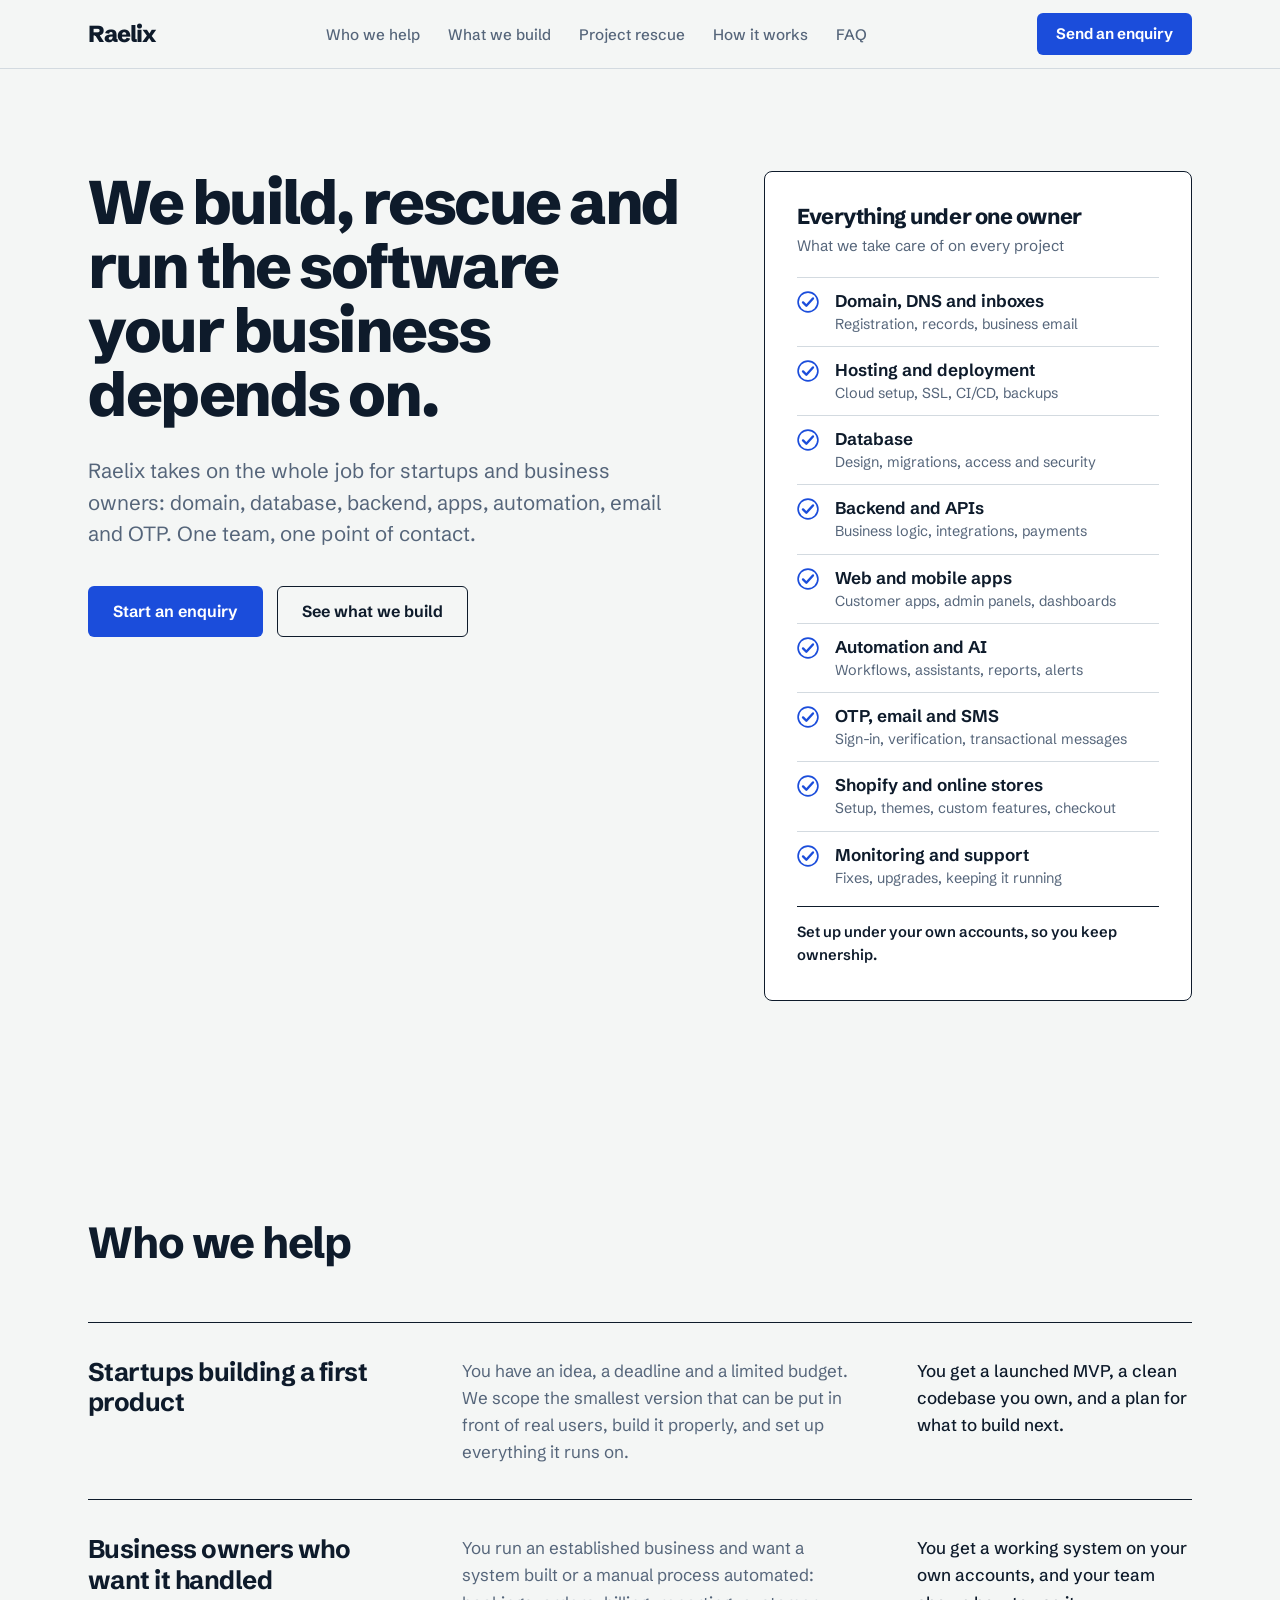
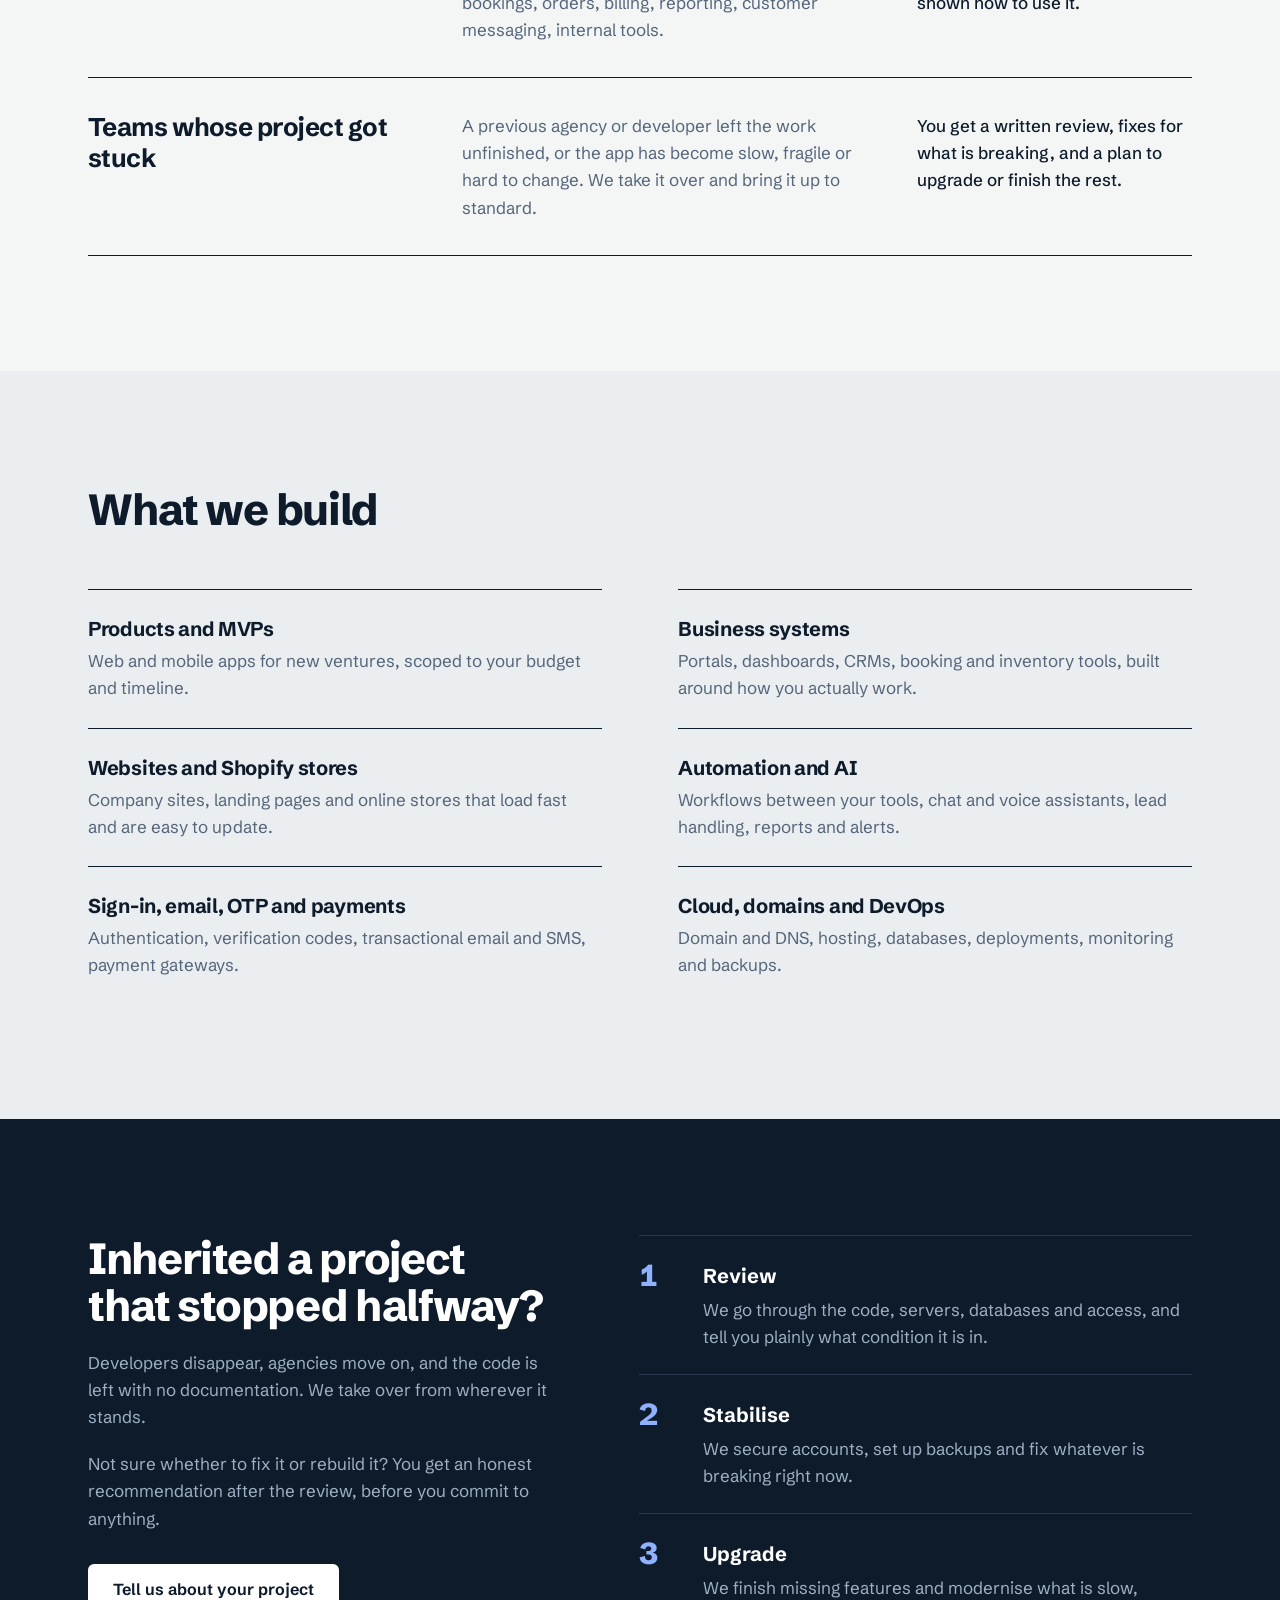
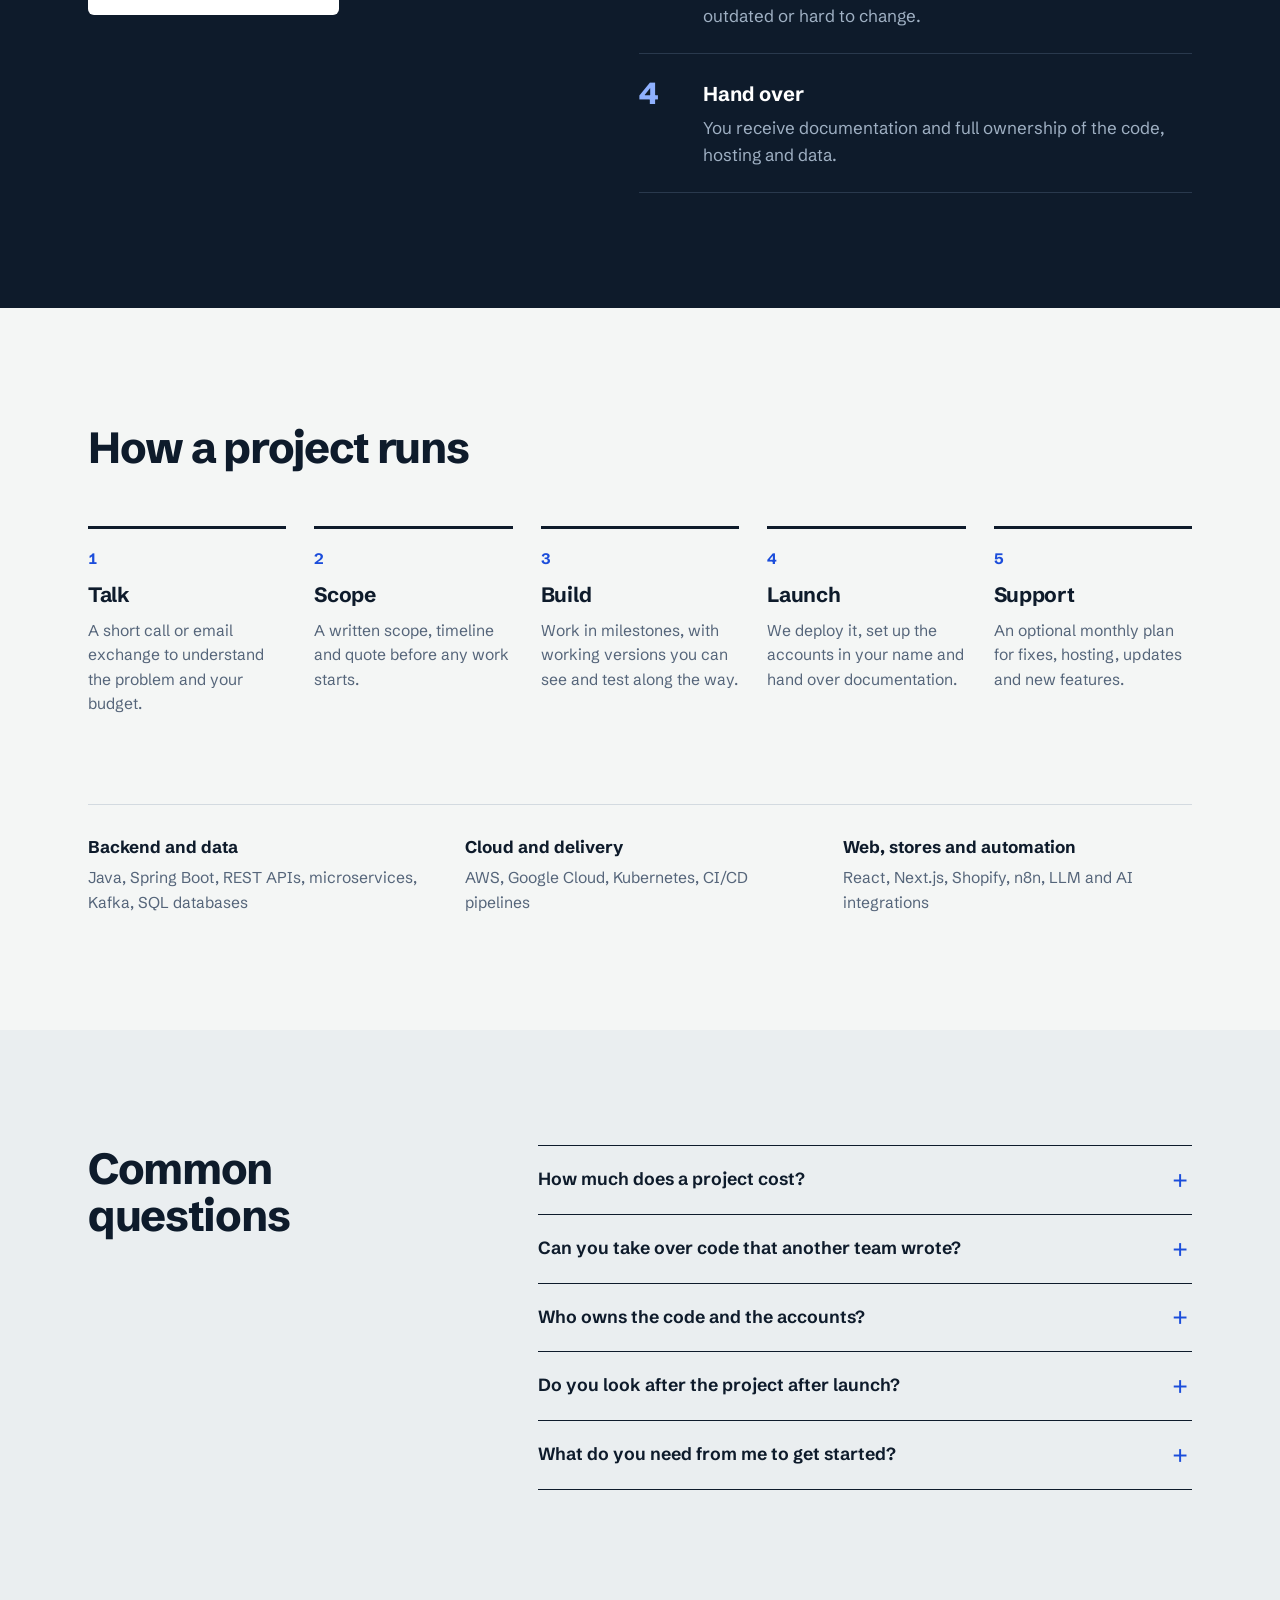
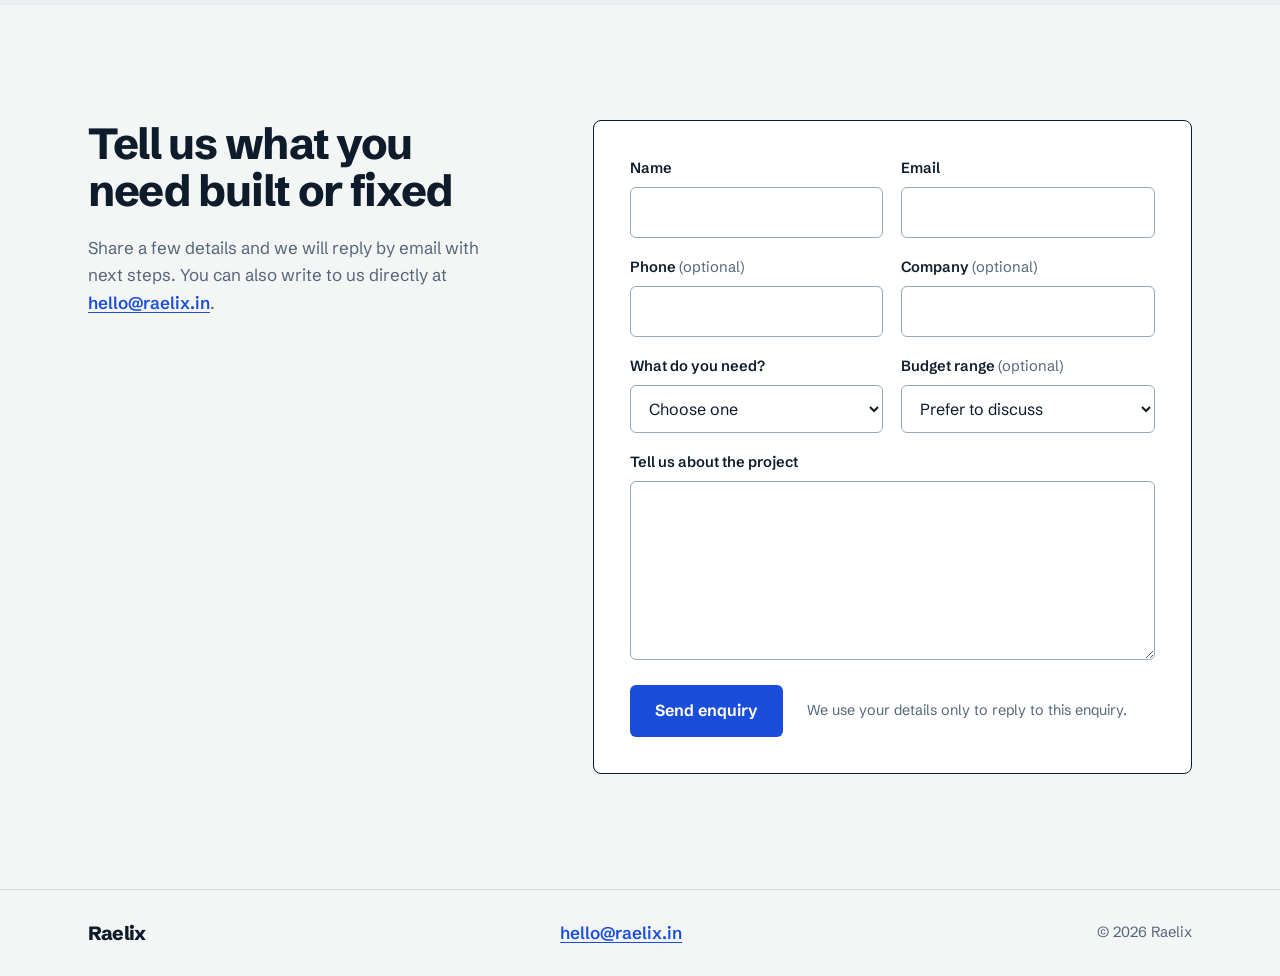
==== index.html @ ade82498 "Add landing page" ====
<!DOCTYPE html>
<html lang="en">
<head>
<meta charset="utf-8">
<meta name="viewport" content="width=device-width, initial-scale=1">
<title>Raelix: software development, automation and project rescue</title>
<meta name="description" content="Raelix builds MVPs, business systems, websites and automations, and takes over stalled or outdated projects. Domain, database, backend, apps and support from one team.">
<link rel="canonical" href="https://raelix.in/">
<meta name="theme-color" content="#0E1B2B">
<meta property="og:type" content="website">
<meta property="og:site_name" content="Raelix">
<meta property="og:title" content="Raelix: software built, rescued and run by one team">
<meta property="og:description" content="MVPs, business systems, websites and automation, plus takeover of stalled projects. Everything from domain and database to apps and support.">
<meta property="og:url" content="https://raelix.in/">
<meta name="twitter:card" content="summary">
<link rel="icon" href="/favicon.svg" type="image/svg+xml">
<link rel="preconnect" href="https://fonts.googleapis.com">
<link rel="preconnect" href="https://fonts.gstatic.com" crossorigin>
<link href="https://fonts.googleapis.com/css2?family=Schibsted+Grotesk:wght@400;500;600;700;800&display=swap" rel="stylesheet">
<link rel="stylesheet" href="/styles.css">
<script type="application/ld+json">
{
  "@context": "https://schema.org",
  "@type": "Organization",
  "name": "Raelix",
  "url": "https://raelix.in/",
  "email": "hello@raelix.in",
  "description": "Software development, automation and project rescue for startups and business owners."
}
</script>
</head>
<body id="top">
<a class="skip-link" href="#main">Skip to content</a>

<header class="site-header">
  <div class="wrap bar">
    <a class="wordmark" href="#top" aria-label="Raelix home">Raelix</a>
    <nav class="nav" aria-label="Main">
      <ul>
        <li><a href="#who">Who we help</a></li>
        <li><a href="#build">What we build</a></li>
        <li><a href="#takeover">Project rescue</a></li>
        <li><a href="#process">How it works</a></li>
        <li><a href="#faq">FAQ</a></li>
      </ul>
    </nav>
    <a class="btn btn-primary btn-small" href="#contact">Send an enquiry</a>
  </div>
</header>

<main id="main">

  <section class="hero" aria-labelledby="hero-title">
    <div class="wrap hero-grid">
      <div class="hero-copy">
        <h1 id="hero-title">We build, rescue and run the software your business depends on.</h1>
        <p class="lead">Raelix takes on the whole job for startups and business owners: domain, database, backend, apps, automation, email and OTP. One team, one point of contact.</p>
        <div class="actions">
          <a class="btn btn-primary" href="#contact">Start an enquiry</a>
          <a class="btn btn-quiet" href="#build">See what we build</a>
        </div>
      </div>

      <aside class="ledger" aria-labelledby="ledger-title">
        <h2 id="ledger-title">Everything under one owner</h2>
        <p class="ledger-sub">What we take care of on every project</p>
        <ul class="ledger-list">
          <li style="--i:0"><svg class="tick" viewBox="0 0 20 20" aria-hidden="true"><circle cx="10" cy="10" r="9"/><path d="M5.5 10.4l3 3 6-6.6"/></svg><div><strong>Domain, DNS and inboxes</strong><span>Registration, records, business email</span></div></li>
          <li style="--i:1"><svg class="tick" viewBox="0 0 20 20" aria-hidden="true"><circle cx="10" cy="10" r="9"/><path d="M5.5 10.4l3 3 6-6.6"/></svg><div><strong>Hosting and deployment</strong><span>Cloud setup, SSL, CI/CD, backups</span></div></li>
          <li style="--i:2"><svg class="tick" viewBox="0 0 20 20" aria-hidden="true"><circle cx="10" cy="10" r="9"/><path d="M5.5 10.4l3 3 6-6.6"/></svg><div><strong>Database</strong><span>Design, migrations, access and security</span></div></li>
          <li style="--i:3"><svg class="tick" viewBox="0 0 20 20" aria-hidden="true"><circle cx="10" cy="10" r="9"/><path d="M5.5 10.4l3 3 6-6.6"/></svg><div><strong>Backend and APIs</strong><span>Business logic, integrations, payments</span></div></li>
          <li style="--i:4"><svg class="tick" viewBox="0 0 20 20" aria-hidden="true"><circle cx="10" cy="10" r="9"/><path d="M5.5 10.4l3 3 6-6.6"/></svg><div><strong>Web and mobile apps</strong><span>Customer apps, admin panels, dashboards</span></div></li>
          <li style="--i:5"><svg class="tick" viewBox="0 0 20 20" aria-hidden="true"><circle cx="10" cy="10" r="9"/><path d="M5.5 10.4l3 3 6-6.6"/></svg><div><strong>Automation and AI</strong><span>Workflows, assistants, reports, alerts</span></div></li>
          <li style="--i:6"><svg class="tick" viewBox="0 0 20 20" aria-hidden="true"><circle cx="10" cy="10" r="9"/><path d="M5.5 10.4l3 3 6-6.6"/></svg><div><strong>OTP, email and SMS</strong><span>Sign-in, verification, transactional messages</span></div></li>
          <li style="--i:7"><svg class="tick" viewBox="0 0 20 20" aria-hidden="true"><circle cx="10" cy="10" r="9"/><path d="M5.5 10.4l3 3 6-6.6"/></svg><div><strong>Shopify and online stores</strong><span>Setup, themes, custom features, checkout</span></div></li>
          <li style="--i:8"><svg class="tick" viewBox="0 0 20 20" aria-hidden="true"><circle cx="10" cy="10" r="9"/><path d="M5.5 10.4l3 3 6-6.6"/></svg><div><strong>Monitoring and support</strong><span>Fixes, upgrades, keeping it running</span></div></li>
        </ul>
        <p class="ledger-foot">Set up under your own accounts, so you keep ownership.</p>
      </aside>
    </div>
  </section>

  <section class="section" id="who" aria-labelledby="who-title">
    <div class="wrap">
      <h2 class="section-title" id="who-title">Who we help</h2>
      <div class="audience">
        <article class="audience-row">
          <h3>Startups building a first product</h3>
          <p>You have an idea, a deadline and a limited budget. We scope the smallest version that can be put in front of real users, build it properly, and set up everything it runs on.</p>
          <p class="gets">You get a launched MVP, a clean codebase you own, and a plan for what to build next.</p>
        </article>
        <article class="audience-row">
          <h3>Business owners who want it handled</h3>
          <p>You run an established business and want a system built or a manual process automated: bookings, orders, billing, reporting, customer messaging, internal tools.</p>
          <p class="gets">You get a working system on your own accounts, and your team shown how to use it.</p>
        </article>
        <article class="audience-row">
          <h3>Teams whose project got stuck</h3>
          <p>A previous agency or developer left the work unfinished, or the app has become slow, fragile or hard to change. We take it over and bring it up to standard.</p>
          <p class="gets">You get a written review, fixes for what is breaking, and a plan to upgrade or finish the rest.</p>
        </article>
      </div>
    </div>
  </section>

  <section class="section section-tint" id="build" aria-labelledby="build-title">
    <div class="wrap">
      <h2 class="section-title" id="build-title">What we build</h2>
      <dl class="service-list">
        <div class="service">
          <dt>Products and MVPs</dt>
          <dd>Web and mobile apps for new ventures, scoped to your budget and timeline.</dd>
        </div>
        <div class="service">
          <dt>Business systems</dt>
          <dd>Portals, dashboards, CRMs, booking and inventory tools, built around how you actually work.</dd>
        </div>
        <div class="service">
          <dt>Websites and Shopify stores</dt>
          <dd>Company sites, landing pages and online stores that load fast and are easy to update.</dd>
        </div>
        <div class="service">
          <dt>Automation and AI</dt>
          <dd>Workflows between your tools, chat and voice assistants, lead handling, reports and alerts.</dd>
        </div>
        <div class="service">
          <dt>Sign-in, email, OTP and payments</dt>
          <dd>Authentication, verification codes, transactional email and SMS, payment gateways.</dd>
        </div>
        <div class="service">
          <dt>Cloud, domains and DevOps</dt>
          <dd>Domain and DNS, hosting, databases, deployments, monitoring and backups.</dd>
        </div>
      </dl>
    </div>
  </section>

  <section class="rescue" id="takeover" aria-labelledby="takeover-title">
    <div class="wrap rescue-grid">
      <div class="rescue-intro">
        <h2 id="takeover-title">Inherited a project that stopped halfway?</h2>
        <p>Developers disappear, agencies move on, and the code is left with no documentation. We take over from wherever it stands.</p>
        <p>Not sure whether to fix it or rebuild it? You get an honest recommendation after the review, before you commit to anything.</p>
        <a class="btn btn-light" href="#contact">Tell us about your project</a>
      </div>
      <ol class="rescue-steps">
        <li>
          <span class="step-num">1</span>
          <div><h3>Review</h3><p>We go through the code, servers, databases and access, and tell you plainly what condition it is in.</p></div>
        </li>
        <li>
          <span class="step-num">2</span>
          <div><h3>Stabilise</h3><p>We secure accounts, set up backups and fix whatever is breaking right now.</p></div>
        </li>
        <li>
          <span class="step-num">3</span>
          <div><h3>Upgrade</h3><p>We finish missing features and modernise what is slow, outdated or hard to change.</p></div>
        </li>
        <li>
          <span class="step-num">4</span>
          <div><h3>Hand over</h3><p>You receive documentation and full ownership of the code, hosting and data.</p></div>
        </li>
      </ol>
    </div>
  </section>

  <section class="section" id="process" aria-labelledby="process-title">
    <div class="wrap">
      <h2 class="section-title" id="process-title">How a project runs</h2>
      <ol class="steps">
        <li><span class="step-count">1</span><h3>Talk</h3><p>A short call or email exchange to understand the problem and your budget.</p></li>
        <li><span class="step-count">2</span><h3>Scope</h3><p>A written scope, timeline and quote before any work starts.</p></li>
        <li><span class="step-count">3</span><h3>Build</h3><p>Work in milestones, with working versions you can see and test along the way.</p></li>
        <li><span class="step-count">4</span><h3>Launch</h3><p>We deploy it, set up the accounts in your name and hand over documentation.</p></li>
        <li><span class="step-count">5</span><h3>Support</h3><p>An optional monthly plan for fixes, hosting, updates and new features.</p></li>
      </ol>

      <dl class="stack">
        <div><dt>Backend and data</dt><dd>Java, Spring Boot, REST APIs, microservices, Kafka, SQL databases</dd></div>
        <div><dt>Cloud and delivery</dt><dd>AWS, Google Cloud, Kubernetes, CI/CD pipelines</dd></div>
        <div><dt>Web, stores and automation</dt><dd>React, Next.js, Shopify, n8n, LLM and AI integrations</dd></div>
      </dl>
    </div>
  </section>

  <section class="section section-tint" id="faq" aria-labelledby="faq-title">
    <div class="wrap faq-grid">
      <h2 class="section-title" id="faq-title">Common questions</h2>
      <div class="faq">
        <details>
          <summary>How much does a project cost?</summary>
          <p>It depends on scope. After a short conversation we send a written scope and quote. If you have a fixed budget, tell us up front and we will scope the work to fit it.</p>
        </details>
        <details>
          <summary>Can you take over code that another team wrote?</summary>
          <p>Yes. We start by reviewing the code, hosting and access, then tell you honestly whether to fix it, upgrade it or rebuild it.</p>
        </details>
        <details>
          <summary>Who owns the code and the accounts?</summary>
          <p>You do. Domains, hosting, databases and code repositories are set up under your own accounts.</p>
        </details>
        <details>
          <summary>Do you look after the project after launch?</summary>
          <p>Yes. We offer monthly support for fixes, hosting, updates and new features, and you can end it whenever you like.</p>
        </details>
        <details>
          <summary>What do you need from me to get started?</summary>
          <p>A short description of what you want built or fixed. If you already have code, hosting or other accounts, mention them. A budget range helps us suggest the right approach.</p>
        </details>
      </div>
    </div>
  </section>

  <section class="section contact" id="contact" aria-labelledby="contact-title">
    <div class="wrap contact-grid">
      <div class="contact-intro">
        <h2 class="section-title" id="contact-title">Tell us what you need built or fixed</h2>
        <p>Share a few details and we will reply by email with next steps. You can also write to us directly at <a class="text-link" href="mailto:hello@raelix.in">hello@raelix.in</a>.</p>
      </div>

      <form class="form" id="enquiry-form" novalidate>
        <div class="field-row">
          <div class="field">
            <label for="f-name">Name</label>
            <input id="f-name" name="name" type="text" autocomplete="name" required maxlength="120">
          </div>
          <div class="field">
            <label for="f-email">Email</label>
            <input id="f-email" name="email" type="email" autocomplete="email" required maxlength="160">
          </div>
        </div>
        <div class="field-row">
          <div class="field">
            <label for="f-phone">Phone <span class="optional">(optional)</span></label>
            <input id="f-phone" name="phone" type="tel" autocomplete="tel" maxlength="40">
          </div>
          <div class="field">
            <label for="f-company">Company <span class="optional">(optional)</span></label>
            <input id="f-company" name="company" type="text" autocomplete="organization" maxlength="160">
          </div>
        </div>
        <div class="field-row">
          <div class="field">
            <label for="f-need">What do you need?</label>
            <select id="f-need" name="need" required>
              <option value="" selected disabled>Choose one</option>
              <option>A new product or MVP</option>
              <option>A business system or app</option>
              <option>Automation or AI</option>
              <option>A website or Shopify store</option>
              <option>Take over or upgrade an existing project</option>
              <option>Not sure yet</option>
            </select>
          </div>
          <div class="field">
            <label for="f-budget">Budget range <span class="optional">(optional)</span></label>
            <select id="f-budget" name="budget">
              <option value="" selected>Prefer to discuss</option>
              <option>Under ₹50,000</option>
              <option>₹50,000 to ₹2,00,000</option>
              <option>₹2,00,000 to ₹5,00,000</option>
              <option>Above ₹5,00,000</option>
            </select>
          </div>
        </div>
        <div class="field">
          <label for="f-message">Tell us about the project</label>
          <textarea id="f-message" name="message" rows="6" required maxlength="4000"></textarea>
        </div>

        <div class="trap" aria-hidden="true">
          <label for="f-trap">Leave this field empty</label>
          <input id="f-trap" name="_honey" type="text" tabindex="-1" autocomplete="off">
        </div>

        <div class="form-foot">
          <button class="btn btn-primary" type="submit" id="submit-btn">Send enquiry</button>
          <p class="privacy">We use your details only to reply to this enquiry.</p>
        </div>
        <p class="form-status" id="form-status" role="status" aria-live="polite"></p>
      </form>
    </div>
  </section>

</main>

<footer class="site-footer">
  <div class="wrap foot">
    <span class="wordmark wordmark-small">Raelix</span>
    <a class="text-link" href="mailto:hello@raelix.in">hello@raelix.in</a>
    <span class="copy">© 2026 Raelix</span>
  </div>
</footer>

<script src="/main.js" defer></script>
</body>
</html>
---- styles.css ----
:root {
  --paper: #F4F6F5;
  --white: #FFFFFF;
  --ink: #0E1B2B;
  --slate: #55657A;
  --rule: #D3DAE0;
  --field-border: #9AA8B6;
  --cobalt: #1B4DDB;
  --cobalt-deep: #143BA8;
  --tint: #EAEEF0;
  --navy: #0E1B2B;
  --on-navy: #E8EDF3;
  --on-navy-muted: #9FB0C3;
  --on-navy-rule: #29394D;
  --sky: #8FB1FF;
  --font: "Schibsted Grotesk", system-ui, -apple-system, "Segoe UI", Roboto, sans-serif;
  --gutter: clamp(20px, 4vw, 48px);
}

*, *::before, *::after { box-sizing: border-box; }

html { scroll-behavior: smooth; -webkit-text-size-adjust: 100%; }

body {
  margin: 0;
  background: var(--paper);
  color: var(--ink);
  font-family: var(--font);
  font-size: 1.0625rem;
  line-height: 1.6;
  -webkit-font-smoothing: antialiased;
}

h1, h2, h3, p, ul, ol, dl, dd { margin: 0; }
ul, ol { padding: 0; list-style: none; }

a { color: inherit; }

section[id] { scroll-margin-top: 76px; }

.wrap {
  width: 100%;
  max-width: 1200px;
  margin-inline: auto;
  padding-inline: var(--gutter);
}

.skip-link {
  position: absolute;
  left: 16px;
  top: -60px;
  background: var(--ink);
  color: var(--white);
  padding: 10px 16px;
  border-radius: 6px;
  z-index: 100;
}
.skip-link:focus { top: 12px; }

:focus-visible {
  outline: 2px solid var(--cobalt);
  outline-offset: 3px;
}

/* Header */
.site-header {
  position: sticky;
  top: 0;
  z-index: 50;
  background: rgba(244, 246, 245, 0.94);
  backdrop-filter: blur(8px);
  border-bottom: 1px solid var(--rule);
}
.bar {
  display: flex;
  align-items: center;
  justify-content: space-between;
  gap: 24px;
  min-height: 68px;
}
.wordmark {
  font-weight: 800;
  font-size: 1.45rem;
  letter-spacing: -0.04em;
  text-decoration: none;
}
.wordmark-small { font-size: 1.2rem; }
.nav ul { display: flex; gap: 28px; }
.nav a {
  text-decoration: none;
  font-size: 0.95rem;
  font-weight: 500;
  color: var(--slate);
}
.nav a:hover { color: var(--ink); }

/* Buttons */
.btn {
  display: inline-block;
  font: inherit;
  font-weight: 650;
  font-size: 1rem;
  line-height: 1.2;
  padding: 15px 24px;
  border-radius: 6px;
  border: 1.5px solid transparent;
  text-decoration: none;
  cursor: pointer;
  transition: background-color 0.15s ease, color 0.15s ease, border-color 0.15s ease;
}
.btn-small { padding: 11px 18px; font-size: 0.95rem; }
.btn-primary { background: var(--cobalt); color: var(--white); }
.btn-primary:hover { background: var(--cobalt-deep); }
.btn-primary:disabled { background: var(--slate); cursor: wait; }
.btn-quiet { border-color: var(--ink); color: var(--ink); background: transparent; }
.btn-quiet:hover { background: var(--ink); color: var(--white); }
.btn-light { background: var(--white); color: var(--ink); }
.btn-light:hover { background: var(--sky); }

.text-link {
  color: var(--cobalt);
  font-weight: 600;
  text-underline-offset: 3px;
}
.text-link:hover { color: var(--cobalt-deep); }

/* Hero */
.hero { padding-block: clamp(48px, 8vw, 104px) clamp(56px, 8vw, 104px); }
.hero-grid {
  display: grid;
  grid-template-columns: minmax(0, 7fr) minmax(0, 5fr);
  gap: clamp(40px, 6vw, 88px);
  align-items: start;
}
.hero h1 {
  font-size: clamp(2.4rem, 4.8vw, 4.1rem);
  font-weight: 800;
  line-height: 1.04;
  letter-spacing: -0.04em;
  max-width: 14em;
}
.lead {
  margin-top: 28px;
  max-width: 34em;
  font-size: clamp(1.1rem, 1.6vw, 1.3rem);
  line-height: 1.55;
  color: var(--slate);
}
.actions { margin-top: 36px; display: flex; flex-wrap: wrap; gap: 14px; }

/* Ledger */
.ledger {
  background: var(--white);
  border: 1.5px solid var(--ink);
  border-radius: 8px;
  padding: clamp(22px, 3vw, 32px);
}
.ledger h2 {
  font-size: 1.35rem;
  font-weight: 750;
  letter-spacing: -0.02em;
  line-height: 1.2;
}
.ledger-sub { margin-top: 4px; color: var(--slate); font-size: 0.95rem; }
.ledger-list { margin-top: 18px; }
.ledger-list li {
  display: grid;
  grid-template-columns: 24px 1fr;
  gap: 14px;
  align-items: start;
  padding-block: 12px;
  border-top: 1px solid var(--rule);
}
.ledger-list strong { display: block; font-weight: 650; line-height: 1.3; }
.ledger-list span { display: block; color: var(--slate); font-size: 0.9rem; line-height: 1.4; margin-top: 2px; }
.ledger-foot {
  margin-top: 6px;
  padding-top: 14px;
  border-top: 1.5px solid var(--ink);
  font-size: 0.92rem;
  font-weight: 600;
}

.tick { width: 22px; height: 22px; margin-top: 1px; fill: none; stroke: var(--cobalt); stroke-width: 1.6; }
.tick circle { stroke: var(--rule); stroke-width: 1.5; }
.tick path {
  stroke-width: 2.2;
  stroke-linecap: round;
  stroke-linejoin: round;
  stroke-dasharray: 18;
  stroke-dashoffset: 0;
}

@media (prefers-reduced-motion: no-preference) {
  .tick path {
    stroke-dashoffset: 18;
    animation: draw 0.4s ease-out forwards;
    animation-delay: calc(0.5s + var(--i) * 0.11s);
  }
  .tick circle {
    animation: ring 0.4s ease-out forwards;
    animation-delay: calc(0.5s + var(--i) * 0.11s);
  }
}
@keyframes draw { to { stroke-dashoffset: 0; } }
@keyframes ring { from { stroke: var(--rule); } to { stroke: var(--cobalt); } }

/* Sections */
.section { padding-block: clamp(64px, 9vw, 120px); }
.section-tint { background: var(--tint); }
.section-title {
  font-size: clamp(1.9rem, 3.4vw, 2.9rem);
  font-weight: 750;
  line-height: 1.08;
  letter-spacing: -0.03em;
  max-width: 16em;
}

/* Audience */
.audience { margin-top: clamp(32px, 5vw, 56px); border-bottom: 1px solid var(--ink); }
.audience-row {
  display: grid;
  grid-template-columns: minmax(0, 4fr) minmax(0, 5fr) minmax(0, 3.4fr);
  gap: clamp(20px, 4vw, 56px);
  padding-block: 34px;
  border-top: 1px solid var(--ink);
}
.audience-row h3 {
  font-size: clamp(1.3rem, 2vw, 1.6rem);
  font-weight: 700;
  line-height: 1.2;
  letter-spacing: -0.02em;
}
.audience-row p { color: var(--slate); max-width: 34em; }
.audience-row .gets { color: var(--ink); font-weight: 500; }

/* Services */
.service-list {
  margin-top: clamp(32px, 5vw, 56px);
  display: grid;
  grid-template-columns: repeat(2, minmax(0, 1fr));
  column-gap: clamp(32px, 6vw, 88px);
}
.service { padding-block: 26px; border-top: 1px solid var(--ink); }
.service dt {
  font-size: 1.25rem;
  font-weight: 700;
  letter-spacing: -0.015em;
  line-height: 1.25;
}
.service dd { margin-top: 6px; color: var(--slate); max-width: 30em; }

/* Rescue */
.rescue {
  background: var(--navy);
  color: var(--on-navy);
  padding-block: clamp(64px, 9vw, 120px);
}
.rescue-grid {
  display: grid;
  grid-template-columns: minmax(0, 5fr) minmax(0, 6fr);
  gap: clamp(40px, 7vw, 104px);
  align-items: start;
}
.rescue h2 {
  font-size: clamp(1.9rem, 3.4vw, 2.9rem);
  font-weight: 750;
  line-height: 1.08;
  letter-spacing: -0.03em;
  color: var(--white);
}
.rescue-intro p { margin-top: 20px; color: var(--on-navy-muted); max-width: 30em; }
.rescue-intro .btn { margin-top: 32px; }
.rescue-steps li {
  display: grid;
  grid-template-columns: 56px 1fr;
  gap: 8px;
  padding-block: 24px;
  border-top: 1px solid var(--on-navy-rule);
}
.rescue-steps li:last-child { border-bottom: 1px solid var(--on-navy-rule); }
.step-num {
  font-size: 1.9rem;
  font-weight: 800;
  line-height: 1;
  letter-spacing: -0.03em;
  color: var(--sky);
  font-variant-numeric: tabular-nums;
}
.rescue-steps h3 { font-size: 1.25rem; font-weight: 700; color: var(--white); }
.rescue-steps p { margin-top: 4px; color: var(--on-navy-muted); max-width: 30em; }

/* Process */
.steps {
  margin-top: clamp(32px, 5vw, 56px);
  display: grid;
  grid-template-columns: repeat(5, minmax(0, 1fr));
  gap: 28px;
}
.steps li { border-top: 3px solid var(--ink); padding-top: 18px; }
.step-count {
  display: block;
  font-size: 0.95rem;
  font-weight: 700;
  color: var(--cobalt);
  font-variant-numeric: tabular-nums;
}
.steps h3 { margin-top: 6px; font-size: 1.3rem; font-weight: 700; letter-spacing: -0.015em; }
.steps p { margin-top: 8px; color: var(--slate); font-size: 0.98rem; line-height: 1.55; }

.stack {
  margin-top: clamp(48px, 7vw, 88px);
  display: grid;
  grid-template-columns: repeat(3, minmax(0, 1fr));
  gap: 28px;
  padding-top: 28px;
  border-top: 1px solid var(--rule);
}
.stack dt { font-weight: 700; }
.stack dd { margin-top: 4px; color: var(--slate); font-size: 0.98rem; }

/* FAQ */
.faq-grid {
  display: grid;
  grid-template-columns: minmax(0, 4fr) minmax(0, 7fr);
  gap: clamp(32px, 6vw, 96px);
  align-items: start;
}
.faq details { border-top: 1px solid var(--ink); }
.faq details:last-child { border-bottom: 1px solid var(--ink); }
.faq summary {
  list-style: none;
  cursor: pointer;
  padding: 22px 40px 22px 0;
  font-weight: 650;
  font-size: 1.1rem;
  line-height: 1.35;
  position: relative;
}
.faq summary::-webkit-details-marker { display: none; }
.faq summary::after {
  content: "+";
  position: absolute;
  right: 4px;
  top: 50%;
  transform: translateY(-50%);
  font-size: 1.6rem;
  font-weight: 400;
  color: var(--cobalt);
}
.faq details[open] summary::after { content: "\2212"; }
.faq details p { padding: 0 40px 24px 0; color: var(--slate); max-width: 38em; }

/* Contact */
.contact-grid {
  display: grid;
  grid-template-columns: minmax(0, 5fr) minmax(0, 7fr);
  gap: clamp(32px, 6vw, 96px);
  align-items: start;
}
.contact-intro p { margin-top: 20px; color: var(--slate); max-width: 28em; }

.form {
  background: var(--white);
  border: 1.5px solid var(--ink);
  border-radius: 8px;
  padding: clamp(22px, 3.2vw, 36px);
}
.field-row { display: grid; grid-template-columns: 1fr 1fr; gap: 18px; }
.field { margin-bottom: 18px; }
.field label { display: block; font-weight: 600; font-size: 0.92rem; margin-bottom: 6px; }
.optional { font-weight: 400; color: var(--slate); }
.field input, .field select, .field textarea {
  width: 100%;
  font: inherit;
  font-size: 1rem;
  color: var(--ink);
  background: var(--white);
  border: 1.5px solid var(--field-border);
  border-radius: 6px;
  padding: 12px 14px;
}
.field textarea { resize: vertical; min-height: 140px; }
.field input:focus, .field select:focus, .field textarea:focus {
  outline: 2px solid var(--cobalt);
  outline-offset: 1px;
  border-color: var(--cobalt);
}
.field [aria-invalid="true"] { border-color: #B42318; }

.trap { position: absolute; left: -9999px; width: 1px; height: 1px; overflow: hidden; }

.form-foot { display: flex; flex-wrap: wrap; align-items: center; gap: 16px 24px; margin-top: 6px; }
.privacy { color: var(--slate); font-size: 0.9rem; }
.form-status { margin-top: 16px; font-weight: 500; }
.form-status:empty { display: none; }
.form-status.is-ok { color: #0B6B45; }
.form-status.is-error { color: #B42318; }
.form-status a { color: inherit; font-weight: 650; }

/* Footer */
.site-footer { border-top: 1px solid var(--rule); padding-block: 28px; }
.foot { display: flex; flex-wrap: wrap; align-items: center; justify-content: space-between; gap: 12px 32px; }
.copy { color: var(--slate); font-size: 0.92rem; }

/* Responsive */
@media (max-width: 1020px) {
  .nav { display: none; }
  .hero-grid, .rescue-grid, .faq-grid, .contact-grid { grid-template-columns: minmax(0, 1fr); }
  .steps { grid-template-columns: repeat(3, minmax(0, 1fr)); }
  .audience-row { grid-template-columns: minmax(0, 1fr); gap: 12px; padding-block: 28px; }
}
@media (max-width: 680px) {
  body { font-size: 1rem; }
  .service-list { grid-template-columns: minmax(0, 1fr); }
  .steps { grid-template-columns: minmax(0, 1fr); gap: 24px; }
  .stack { grid-template-columns: minmax(0, 1fr); }
  .field-row { grid-template-columns: minmax(0, 1fr); gap: 0; }
  .btn-small { padding: 10px 14px; }
  .bar { min-height: 60px; }
}
@media (prefers-reduced-motion: reduce) {
  html { scroll-behavior: auto; }
  .btn { transition: none; }
}
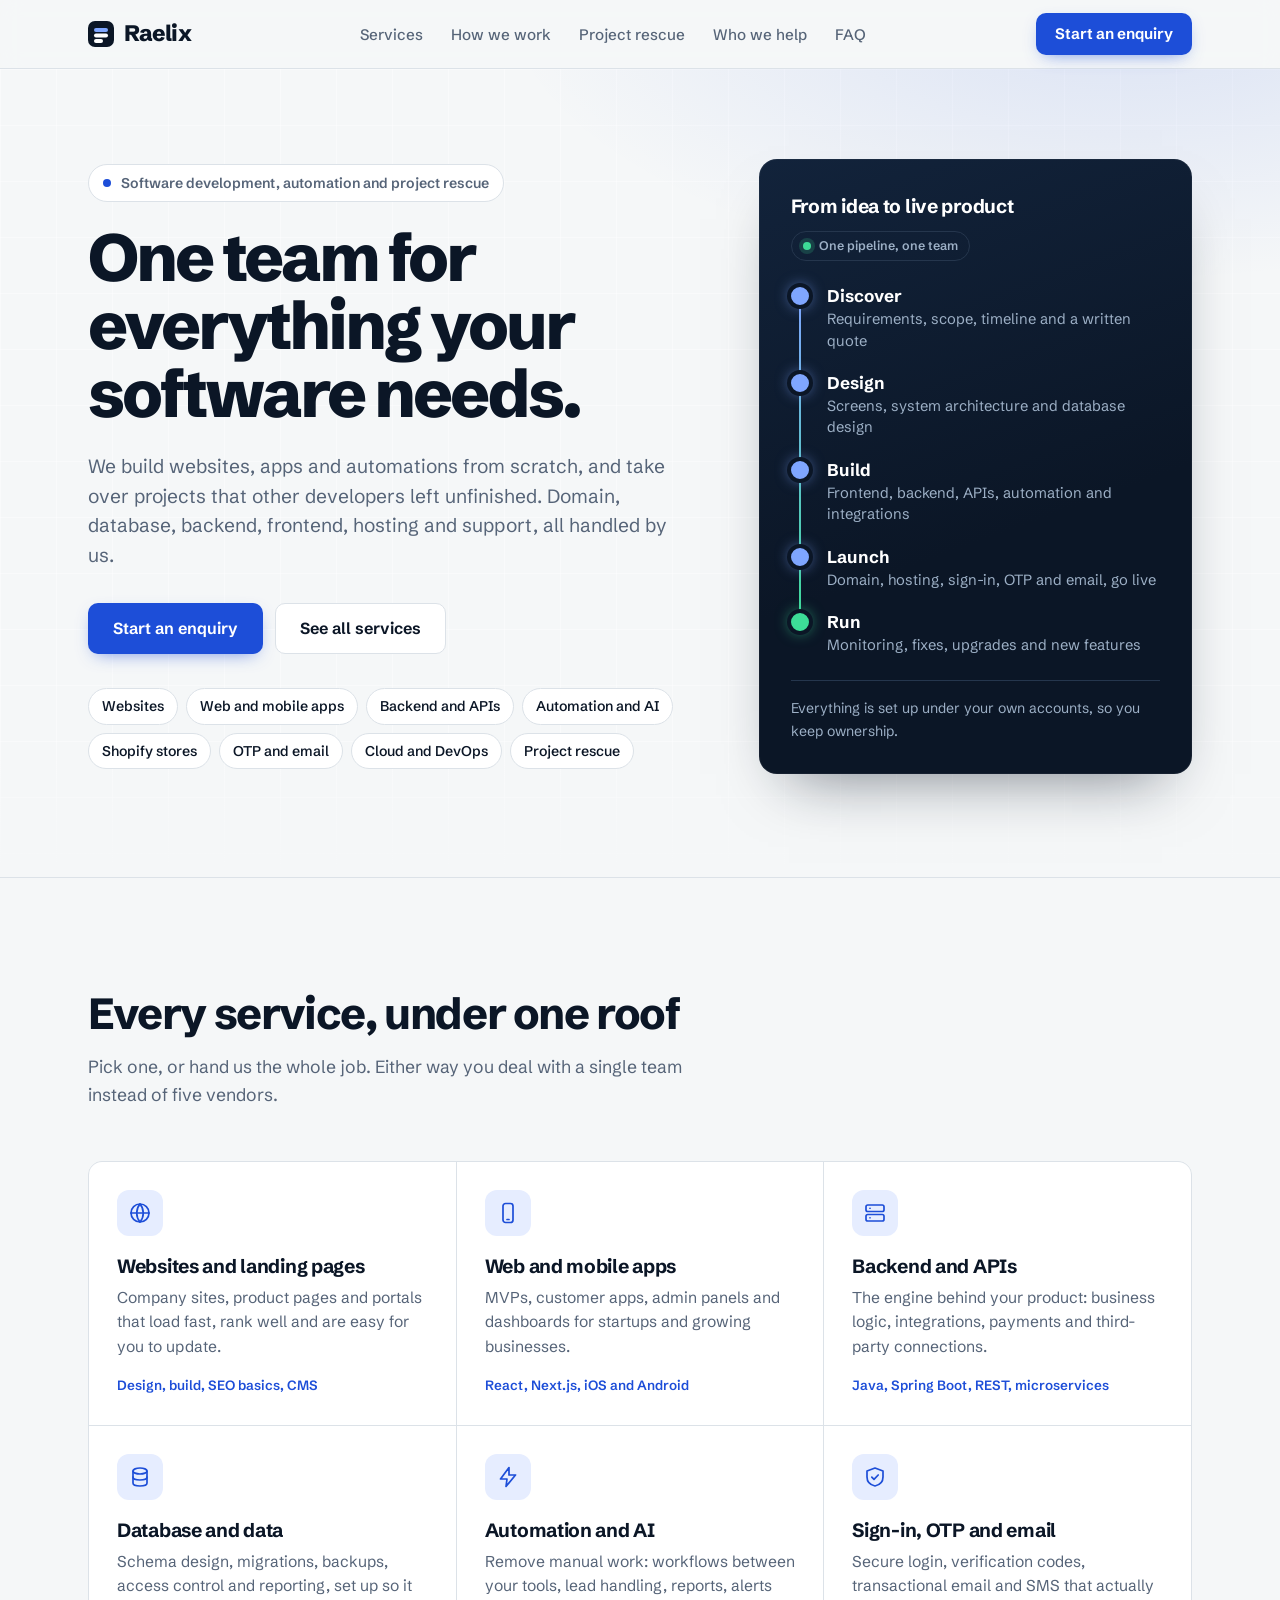
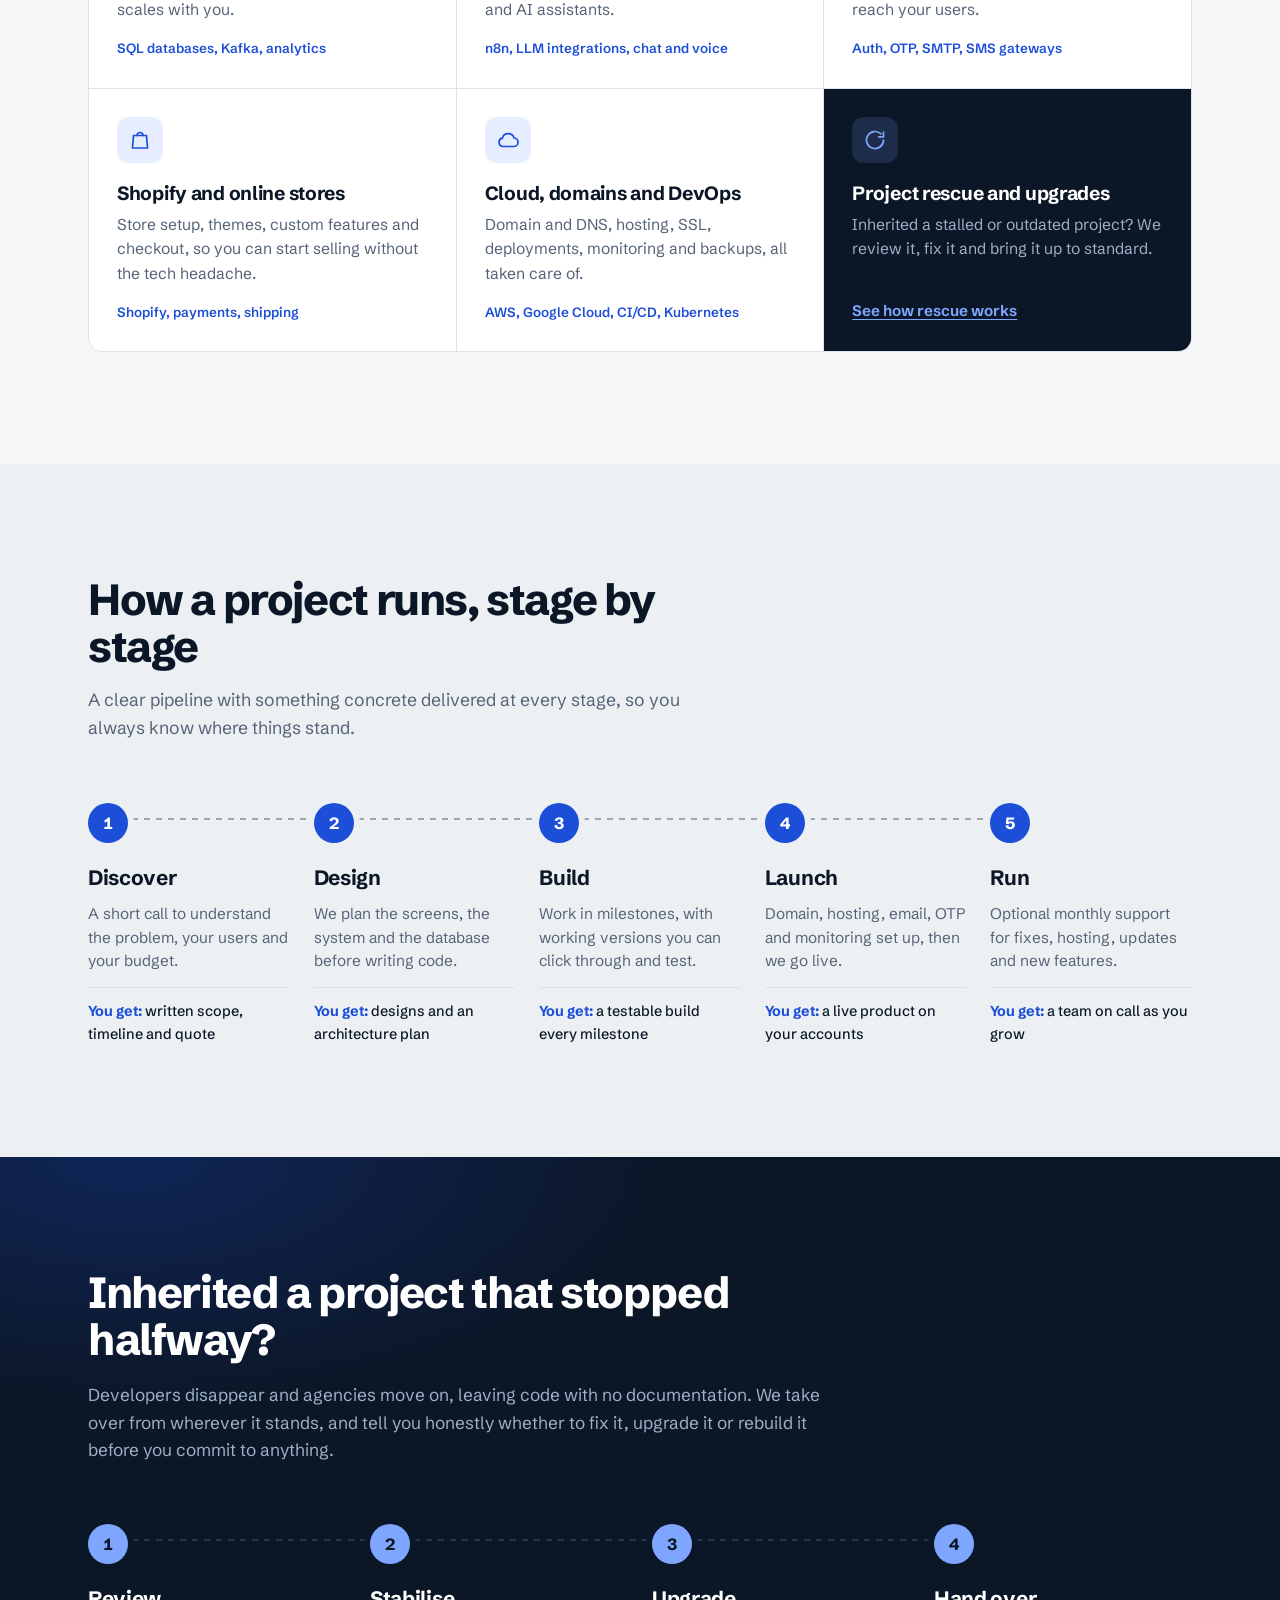
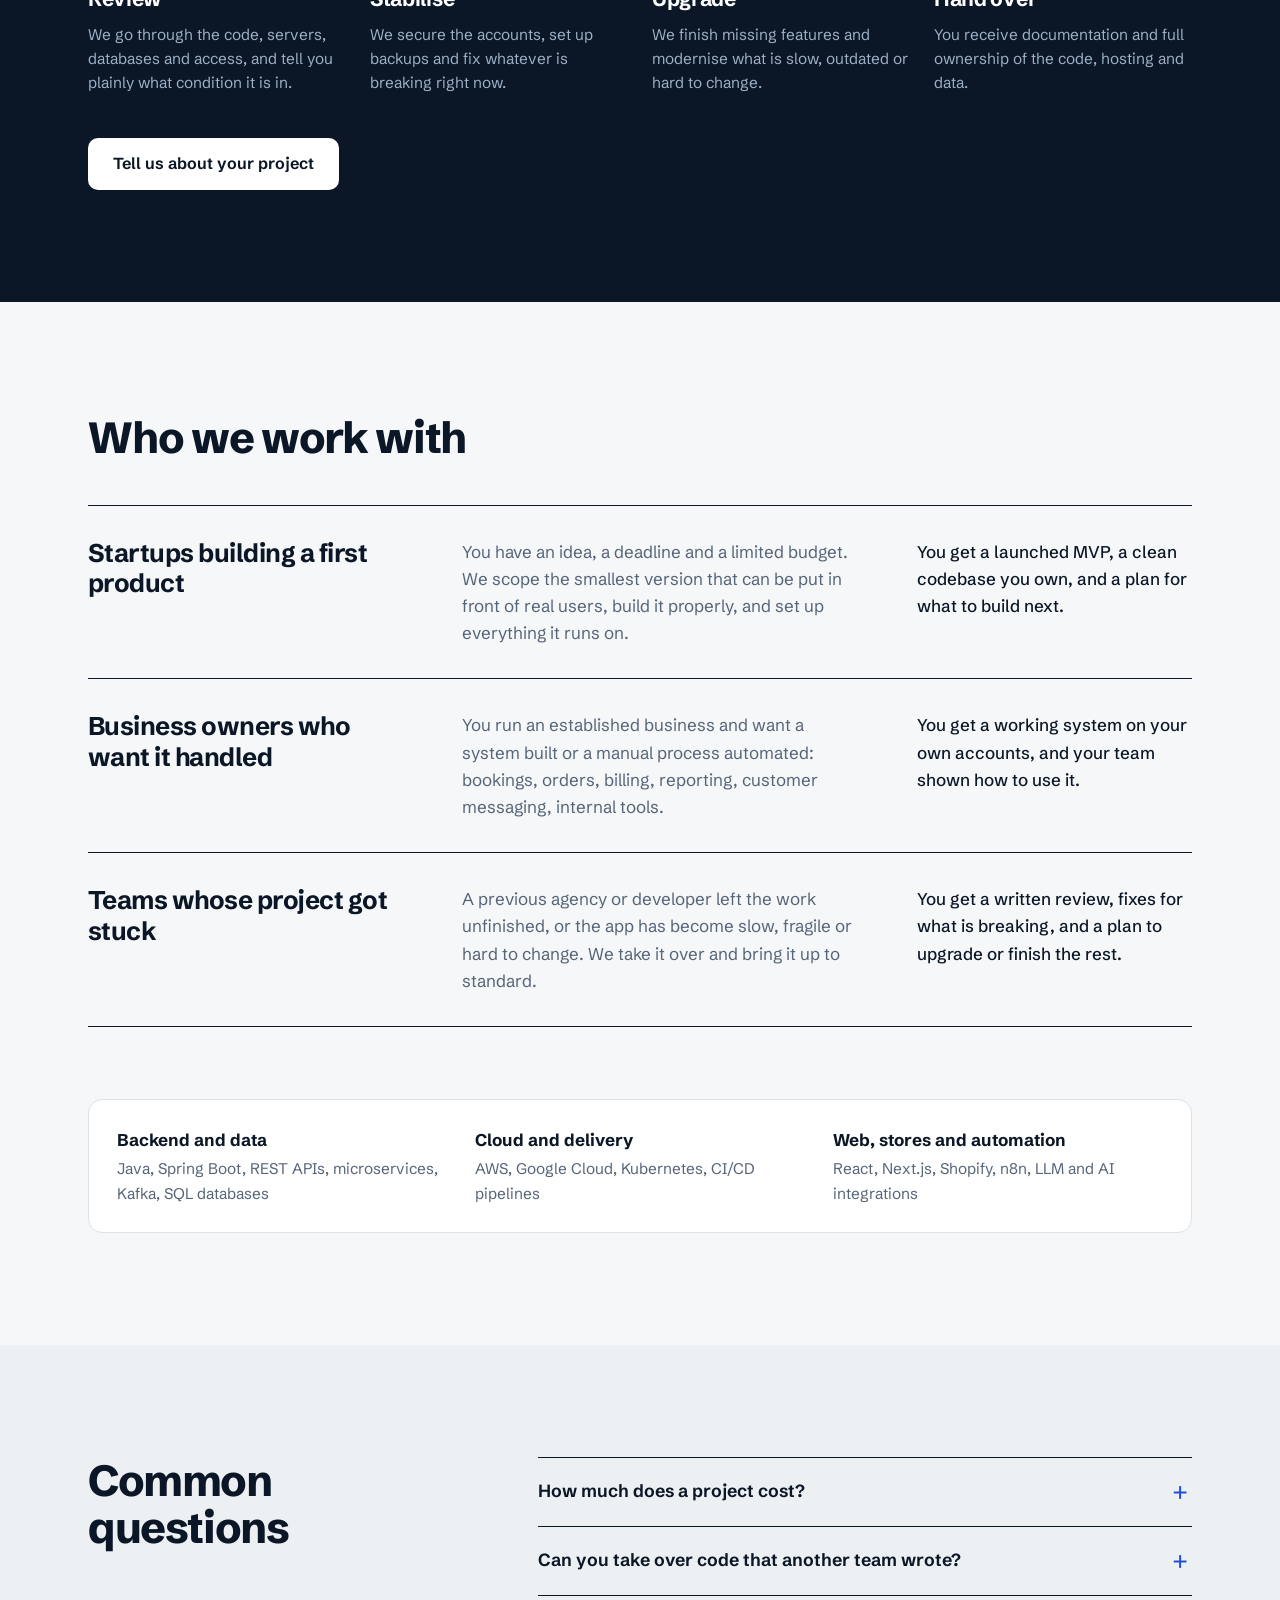
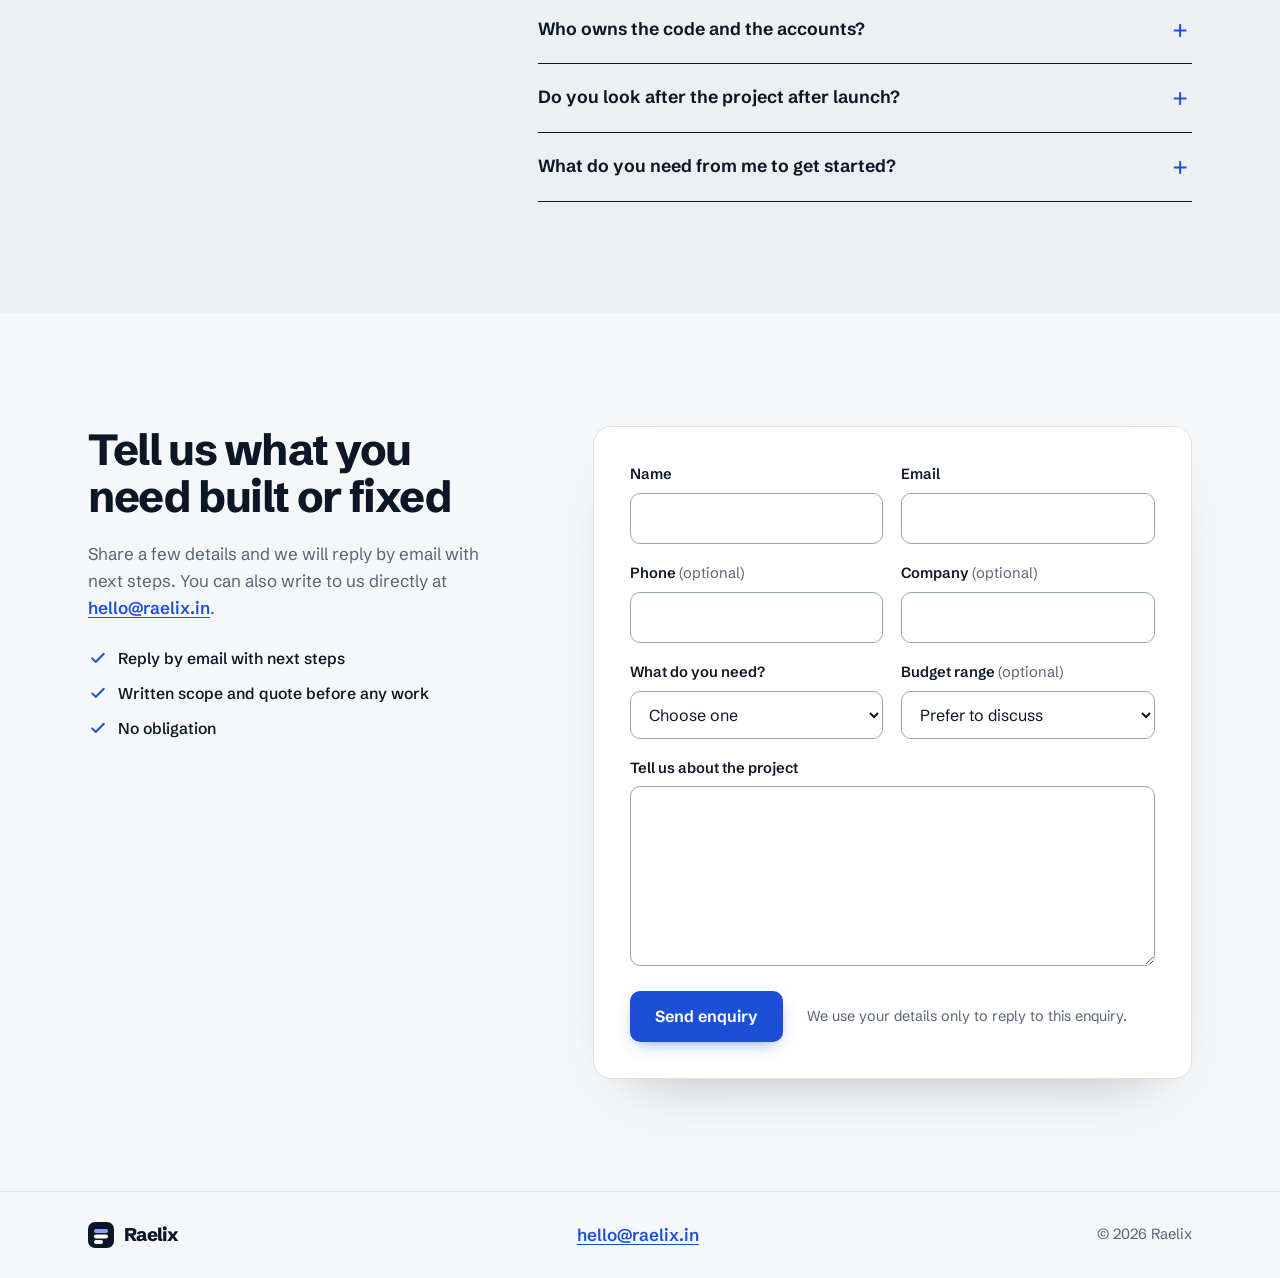
==== commit 87b4173d: "Redesign landing page: clearer hero, pipeline, full services grid Co-Authored-By: Claude Sonnet 5.5 " ====
--- a/index.html
+++ b/index.html
@@ -4,13 +4,13 @@
 <meta charset="utf-8">
 <meta name="viewport" content="width=device-width, initial-scale=1">
 <title>Raelix: software development, automation and project rescue</title>
-<meta name="description" content="Raelix builds MVPs, business systems, websites and automations, and takes over stalled or outdated projects. Domain, database, backend, apps and support from one team.">
+<meta name="description" content="Raelix builds websites, apps, backends, automations and Shopify stores, and takes over stalled projects. Domain, database, hosting and support from one team.">
 <link rel="canonical" href="https://raelix.in/">
-<meta name="theme-color" content="#0E1B2B">
+<meta name="theme-color" content="#0B1626">
 <meta property="og:type" content="website">
 <meta property="og:site_name" content="Raelix">
 <meta property="og:title" content="Raelix: software built, rescued and run by one team">
-<meta property="og:description" content="MVPs, business systems, websites and automation, plus takeover of stalled projects. Everything from domain and database to apps and support.">
+<meta property="og:description" content="Websites, apps, backends, automation and Shopify, plus takeover of stalled projects. Everything from domain and database to launch and support.">
 <meta property="og:url" content="https://raelix.in/">
 <meta name="twitter:card" content="summary">
 <link rel="icon" href="/favicon.svg" type="image/svg+xml">
@@ -30,21 +30,37 @@
 </script>
 </head>
 <body id="top">
+
+<svg width="0" height="0" style="position:absolute" aria-hidden="true" focusable="false">
+  <defs>
+    <symbol id="i-globe" viewBox="0 0 24 24"><circle cx="12" cy="12" r="9"/><path d="M3 12h18"/><path d="M12 3a14 14 0 0 1 0 18 14 14 0 0 1 0-18"/></symbol>
+    <symbol id="i-phone" viewBox="0 0 24 24"><rect x="7" y="2.5" width="10" height="19" rx="2.5"/><path d="M11 18.5h2"/></symbol>
+    <symbol id="i-server" viewBox="0 0 24 24"><rect x="3" y="4" width="18" height="6.5" rx="1.8"/><rect x="3" y="13.5" width="18" height="6.5" rx="1.8"/><path d="M7 7.25h.01M7 16.75h.01"/></symbol>
+    <symbol id="i-db" viewBox="0 0 24 24"><ellipse cx="12" cy="6" rx="7" ry="3"/><path d="M5 6v6c0 1.7 3.1 3 7 3s7-1.3 7-3V6"/><path d="M5 12v6c0 1.7 3.1 3 7 3s7-1.3 7-3v-6"/></symbol>
+    <symbol id="i-bolt" viewBox="0 0 24 24"><path d="M13 2.5 4.5 14H11l-1 7.5L19.5 10H13z"/></symbol>
+    <symbol id="i-shield" viewBox="0 0 24 24"><path d="M12 3l8 3v6c0 5-3.5 8-8 9-4.5-1-8-4-8-9V6z"/><path d="M8.8 12.2l2.2 2.2 4.2-4.4"/></symbol>
+    <symbol id="i-bag" viewBox="0 0 24 24"><path d="M5.5 7.5h13l1 12.5h-15z"/><path d="M9 7.5a3 3 0 0 1 6 0"/></symbol>
+    <symbol id="i-cloud" viewBox="0 0 24 24"><path d="M7 18.5a4.2 4.2 0 0 1-.6-8.3A6 6 0 0 1 18 10a4.2 4.2 0 0 1-.5 8.5z"/></symbol>
+    <symbol id="i-refresh" viewBox="0 0 24 24"><path d="M20.5 12a8.5 8.5 0 1 1-2.6-6.1"/><path d="M20.5 4v4.8h-4.8"/></symbol>
+    <symbol id="i-check" viewBox="0 0 24 24"><path d="M5 12.5l4.2 4.2L19 7"/></symbol>
+  </defs>
+</svg>
+
 <a class="skip-link" href="#main">Skip to content</a>
 
 <header class="site-header">
   <div class="wrap bar">
-    <a class="wordmark" href="#top" aria-label="Raelix home">Raelix</a>
+    <a class="wordmark" href="#top" aria-label="Raelix home"><span class="mark" aria-hidden="true"></span>Raelix</a>
     <nav class="nav" aria-label="Main">
       <ul>
+        <li><a href="#services">Services</a></li>
+        <li><a href="#process">How we work</a></li>
+        <li><a href="#rescue">Project rescue</a></li>
         <li><a href="#who">Who we help</a></li>
-        <li><a href="#build">What we build</a></li>
-        <li><a href="#takeover">Project rescue</a></li>
-        <li><a href="#process">How it works</a></li>
         <li><a href="#faq">FAQ</a></li>
       </ul>
     </nav>
-    <a class="btn btn-primary btn-small" href="#contact">Send an enquiry</a>
+    <a class="btn btn-primary btn-small" href="#contact">Start an enquiry</a>
   </div>
 </header>
 
@@ -53,36 +69,197 @@
   <section class="hero" aria-labelledby="hero-title">
     <div class="wrap hero-grid">
       <div class="hero-copy">
-        <h1 id="hero-title">We build, rescue and run the software your business depends on.</h1>
-        <p class="lead">Raelix takes on the whole job for startups and business owners: domain, database, backend, apps, automation, email and OTP. One team, one point of contact.</p>
+        <p class="pill"><span class="dot" aria-hidden="true"></span>Software development, automation and project rescue</p>
+        <h1 id="hero-title">One team for everything your software needs.</h1>
+        <p class="lead">We build websites, apps and automations from scratch, and take over projects that other developers left unfinished. Domain, database, backend, frontend, hosting and support, all handled by us.</p>
         <div class="actions">
           <a class="btn btn-primary" href="#contact">Start an enquiry</a>
-          <a class="btn btn-quiet" href="#build">See what we build</a>
-        </div>
-      </div>
-
-      <aside class="ledger" aria-labelledby="ledger-title">
-        <h2 id="ledger-title">Everything under one owner</h2>
-        <p class="ledger-sub">What we take care of on every project</p>
-        <ul class="ledger-list">
-          <li style="--i:0"><svg class="tick" viewBox="0 0 20 20" aria-hidden="true"><circle cx="10" cy="10" r="9"/><path d="M5.5 10.4l3 3 6-6.6"/></svg><div><strong>Domain, DNS and inboxes</strong><span>Registration, records, business email</span></div></li>
-          <li style="--i:1"><svg class="tick" viewBox="0 0 20 20" aria-hidden="true"><circle cx="10" cy="10" r="9"/><path d="M5.5 10.4l3 3 6-6.6"/></svg><div><strong>Hosting and deployment</strong><span>Cloud setup, SSL, CI/CD, backups</span></div></li>
-          <li style="--i:2"><svg class="tick" viewBox="0 0 20 20" aria-hidden="true"><circle cx="10" cy="10" r="9"/><path d="M5.5 10.4l3 3 6-6.6"/></svg><div><strong>Database</strong><span>Design, migrations, access and security</span></div></li>
-          <li style="--i:3"><svg class="tick" viewBox="0 0 20 20" aria-hidden="true"><circle cx="10" cy="10" r="9"/><path d="M5.5 10.4l3 3 6-6.6"/></svg><div><strong>Backend and APIs</strong><span>Business logic, integrations, payments</span></div></li>
-          <li style="--i:4"><svg class="tick" viewBox="0 0 20 20" aria-hidden="true"><circle cx="10" cy="10" r="9"/><path d="M5.5 10.4l3 3 6-6.6"/></svg><div><strong>Web and mobile apps</strong><span>Customer apps, admin panels, dashboards</span></div></li>
-          <li style="--i:5"><svg class="tick" viewBox="0 0 20 20" aria-hidden="true"><circle cx="10" cy="10" r="9"/><path d="M5.5 10.4l3 3 6-6.6"/></svg><div><strong>Automation and AI</strong><span>Workflows, assistants, reports, alerts</span></div></li>
-          <li style="--i:6"><svg class="tick" viewBox="0 0 20 20" aria-hidden="true"><circle cx="10" cy="10" r="9"/><path d="M5.5 10.4l3 3 6-6.6"/></svg><div><strong>OTP, email and SMS</strong><span>Sign-in, verification, transactional messages</span></div></li>
-          <li style="--i:7"><svg class="tick" viewBox="0 0 20 20" aria-hidden="true"><circle cx="10" cy="10" r="9"/><path d="M5.5 10.4l3 3 6-6.6"/></svg><div><strong>Shopify and online stores</strong><span>Setup, themes, custom features, checkout</span></div></li>
-          <li style="--i:8"><svg class="tick" viewBox="0 0 20 20" aria-hidden="true"><circle cx="10" cy="10" r="9"/><path d="M5.5 10.4l3 3 6-6.6"/></svg><div><strong>Monitoring and support</strong><span>Fixes, upgrades, keeping it running</span></div></li>
+          <a class="btn btn-quiet" href="#services">See all services</a>
+        </div>
+        <ul class="chips" aria-label="What we build">
+          <li>Websites</li><li>Web and mobile apps</li><li>Backend and APIs</li><li>Automation and AI</li><li>Shopify stores</li><li>OTP and email</li><li>Cloud and DevOps</li><li>Project rescue</li>
         </ul>
-        <p class="ledger-foot">Set up under your own accounts, so you keep ownership.</p>
+      </div>
+
+      <aside class="flow" aria-labelledby="flow-title">
+        <div class="flow-head">
+          <h2 id="flow-title">From idea to live product</h2>
+          <span class="live"><span class="dot" aria-hidden="true"></span>One pipeline, one team</span>
+        </div>
+        <ol class="flow-list">
+          <li style="--i:0">
+            <span class="node" aria-hidden="true"></span>
+            <div><strong>Discover</strong><span>Requirements, scope, timeline and a written quote</span></div>
+          </li>
+          <li style="--i:1">
+            <span class="node" aria-hidden="true"></span>
+            <div><strong>Design</strong><span>Screens, system architecture and database design</span></div>
+          </li>
+          <li style="--i:2">
+            <span class="node" aria-hidden="true"></span>
+            <div><strong>Build</strong><span>Frontend, backend, APIs, automation and integrations</span></div>
+          </li>
+          <li style="--i:3">
+            <span class="node" aria-hidden="true"></span>
+            <div><strong>Launch</strong><span>Domain, hosting, sign-in, OTP and email, go live</span></div>
+          </li>
+          <li style="--i:4">
+            <span class="node" aria-hidden="true"></span>
+            <div><strong>Run</strong><span>Monitoring, fixes, upgrades and new features</span></div>
+          </li>
+        </ol>
+        <p class="flow-foot">Everything is set up under your own accounts, so you keep ownership.</p>
       </aside>
+    </div>
+  </section>
+
+  <section class="section" id="services" aria-labelledby="services-title">
+    <div class="wrap">
+      <div class="section-head">
+        <h2 class="section-title" id="services-title">Every service, under one roof</h2>
+        <p class="section-sub">Pick one, or hand us the whole job. Either way you deal with a single team instead of five vendors.</p>
+      </div>
+
+      <ul class="svc-grid">
+        <li class="svc">
+          <span class="ico"><svg aria-hidden="true"><use href="#i-globe"/></svg></span>
+          <h3>Websites and landing pages</h3>
+          <p>Company sites, product pages and portals that load fast, rank well and are easy for you to update.</p>
+          <span class="tags">Design, build, SEO basics, CMS</span>
+        </li>
+        <li class="svc">
+          <span class="ico"><svg aria-hidden="true"><use href="#i-phone"/></svg></span>
+          <h3>Web and mobile apps</h3>
+          <p>MVPs, customer apps, admin panels and dashboards for startups and growing businesses.</p>
+          <span class="tags">React, Next.js, iOS and Android</span>
+        </li>
+        <li class="svc">
+          <span class="ico"><svg aria-hidden="true"><use href="#i-server"/></svg></span>
+          <h3>Backend and APIs</h3>
+          <p>The engine behind your product: business logic, integrations, payments and third-party connections.</p>
+          <span class="tags">Java, Spring Boot, REST, microservices</span>
+        </li>
+        <li class="svc">
+          <span class="ico"><svg aria-hidden="true"><use href="#i-db"/></svg></span>
+          <h3>Database and data</h3>
+          <p>Schema design, migrations, backups, access control and reporting, set up so it scales with you.</p>
+          <span class="tags">SQL databases, Kafka, analytics</span>
+        </li>
+        <li class="svc">
+          <span class="ico"><svg aria-hidden="true"><use href="#i-bolt"/></svg></span>
+          <h3>Automation and AI</h3>
+          <p>Remove manual work: workflows between your tools, lead handling, reports, alerts and AI assistants.</p>
+          <span class="tags">n8n, LLM integrations, chat and voice</span>
+        </li>
+        <li class="svc">
+          <span class="ico"><svg aria-hidden="true"><use href="#i-shield"/></svg></span>
+          <h3>Sign-in, OTP and email</h3>
+          <p>Secure login, verification codes, transactional email and SMS that actually reach your users.</p>
+          <span class="tags">Auth, OTP, SMTP, SMS gateways</span>
+        </li>
+        <li class="svc">
+          <span class="ico"><svg aria-hidden="true"><use href="#i-bag"/></svg></span>
+          <h3>Shopify and online stores</h3>
+          <p>Store setup, themes, custom features and checkout, so you can start selling without the tech headache.</p>
+          <span class="tags">Shopify, payments, shipping</span>
+        </li>
+        <li class="svc">
+          <span class="ico"><svg aria-hidden="true"><use href="#i-cloud"/></svg></span>
+          <h3>Cloud, domains and DevOps</h3>
+          <p>Domain and DNS, hosting, SSL, deployments, monitoring and backups, all taken care of.</p>
+          <span class="tags">AWS, Google Cloud, CI/CD, Kubernetes</span>
+        </li>
+        <li class="svc svc-feature">
+          <span class="ico"><svg aria-hidden="true"><use href="#i-refresh"/></svg></span>
+          <h3>Project rescue and upgrades</h3>
+          <p>Inherited a stalled or outdated project? We review it, fix it and bring it up to standard.</p>
+          <a class="svc-link" href="#rescue">See how rescue works</a>
+        </li>
+      </ul>
+    </div>
+  </section>
+
+  <section class="section section-tint" id="process" aria-labelledby="process-title">
+    <div class="wrap">
+      <div class="section-head">
+        <h2 class="section-title" id="process-title">How a project runs, stage by stage</h2>
+        <p class="section-sub">A clear pipeline with something concrete delivered at every stage, so you always know where things stand.</p>
+      </div>
+
+      <ol class="stages">
+        <li class="stage">
+          <span class="stage-num">1</span>
+          <h3>Discover</h3>
+          <p>A short call to understand the problem, your users and your budget.</p>
+          <p class="delivers"><strong>You get:</strong> written scope, timeline and quote</p>
+        </li>
+        <li class="stage">
+          <span class="stage-num">2</span>
+          <h3>Design</h3>
+          <p>We plan the screens, the system and the database before writing code.</p>
+          <p class="delivers"><strong>You get:</strong> designs and an architecture plan</p>
+        </li>
+        <li class="stage">
+          <span class="stage-num">3</span>
+          <h3>Build</h3>
+          <p>Work in milestones, with working versions you can click through and test.</p>
+          <p class="delivers"><strong>You get:</strong> a testable build every milestone</p>
+        </li>
+        <li class="stage">
+          <span class="stage-num">4</span>
+          <h3>Launch</h3>
+          <p>Domain, hosting, email, OTP and monitoring set up, then we go live.</p>
+          <p class="delivers"><strong>You get:</strong> a live product on your accounts</p>
+        </li>
+        <li class="stage">
+          <span class="stage-num">5</span>
+          <h3>Run</h3>
+          <p>Optional monthly support for fixes, hosting, updates and new features.</p>
+          <p class="delivers"><strong>You get:</strong> a team on call as you grow</p>
+        </li>
+      </ol>
+    </div>
+  </section>
+
+  <section class="rescue" id="rescue" aria-labelledby="rescue-title">
+    <div class="wrap">
+      <div class="rescue-head">
+        <h2 id="rescue-title">Inherited a project that stopped halfway?</h2>
+        <p>Developers disappear and agencies move on, leaving code with no documentation. We take over from wherever it stands, and tell you honestly whether to fix it, upgrade it or rebuild it before you commit to anything.</p>
+      </div>
+
+      <ol class="stages stages-dark">
+        <li class="stage">
+          <span class="stage-num">1</span>
+          <h3>Review</h3>
+          <p>We go through the code, servers, databases and access, and tell you plainly what condition it is in.</p>
+        </li>
+        <li class="stage">
+          <span class="stage-num">2</span>
+          <h3>Stabilise</h3>
+          <p>We secure the accounts, set up backups and fix whatever is breaking right now.</p>
+        </li>
+        <li class="stage">
+          <span class="stage-num">3</span>
+          <h3>Upgrade</h3>
+          <p>We finish missing features and modernise what is slow, outdated or hard to change.</p>
+        </li>
+        <li class="stage">
+          <span class="stage-num">4</span>
+          <h3>Hand over</h3>
+          <p>You receive documentation and full ownership of the code, hosting and data.</p>
+        </li>
+      </ol>
+
+      <a class="btn btn-light" href="#contact">Tell us about your project</a>
     </div>
   </section>
 
   <section class="section" id="who" aria-labelledby="who-title">
     <div class="wrap">
-      <h2 class="section-title" id="who-title">Who we help</h2>
+      <div class="section-head">
+        <h2 class="section-title" id="who-title">Who we work with</h2>
+      </div>
       <div class="audience">
         <article class="audience-row">
           <h3>Startups building a first product</h3>
@@ -100,80 +277,6 @@
           <p class="gets">You get a written review, fixes for what is breaking, and a plan to upgrade or finish the rest.</p>
         </article>
       </div>
-    </div>
-  </section>
-
-  <section class="section section-tint" id="build" aria-labelledby="build-title">
-    <div class="wrap">
-      <h2 class="section-title" id="build-title">What we build</h2>
-      <dl class="service-list">
-        <div class="service">
-          <dt>Products and MVPs</dt>
-          <dd>Web and mobile apps for new ventures, scoped to your budget and timeline.</dd>
-        </div>
-        <div class="service">
-          <dt>Business systems</dt>
-          <dd>Portals, dashboards, CRMs, booking and inventory tools, built around how you actually work.</dd>
-        </div>
-        <div class="service">
-          <dt>Websites and Shopify stores</dt>
-          <dd>Company sites, landing pages and online stores that load fast and are easy to update.</dd>
-        </div>
-        <div class="service">
-          <dt>Automation and AI</dt>
-          <dd>Workflows between your tools, chat and voice assistants, lead handling, reports and alerts.</dd>
-        </div>
-        <div class="service">
-          <dt>Sign-in, email, OTP and payments</dt>
-          <dd>Authentication, verification codes, transactional email and SMS, payment gateways.</dd>
-        </div>
-        <div class="service">
-          <dt>Cloud, domains and DevOps</dt>
-          <dd>Domain and DNS, hosting, databases, deployments, monitoring and backups.</dd>
-        </div>
-      </dl>
-    </div>
-  </section>
-
-  <section class="rescue" id="takeover" aria-labelledby="takeover-title">
-    <div class="wrap rescue-grid">
-      <div class="rescue-intro">
-        <h2 id="takeover-title">Inherited a project that stopped halfway?</h2>
-        <p>Developers disappear, agencies move on, and the code is left with no documentation. We take over from wherever it stands.</p>
-        <p>Not sure whether to fix it or rebuild it? You get an honest recommendation after the review, before you commit to anything.</p>
-        <a class="btn btn-light" href="#contact">Tell us about your project</a>
-      </div>
-      <ol class="rescue-steps">
-        <li>
-          <span class="step-num">1</span>
-          <div><h3>Review</h3><p>We go through the code, servers, databases and access, and tell you plainly what condition it is in.</p></div>
-        </li>
-        <li>
-          <span class="step-num">2</span>
-          <div><h3>Stabilise</h3><p>We secure accounts, set up backups and fix whatever is breaking right now.</p></div>
-        </li>
-        <li>
-          <span class="step-num">3</span>
-          <div><h3>Upgrade</h3><p>We finish missing features and modernise what is slow, outdated or hard to change.</p></div>
-        </li>
-        <li>
-          <span class="step-num">4</span>
-          <div><h3>Hand over</h3><p>You receive documentation and full ownership of the code, hosting and data.</p></div>
-        </li>
-      </ol>
-    </div>
-  </section>
-
-  <section class="section" id="process" aria-labelledby="process-title">
-    <div class="wrap">
-      <h2 class="section-title" id="process-title">How a project runs</h2>
-      <ol class="steps">
-        <li><span class="step-count">1</span><h3>Talk</h3><p>A short call or email exchange to understand the problem and your budget.</p></li>
-        <li><span class="step-count">2</span><h3>Scope</h3><p>A written scope, timeline and quote before any work starts.</p></li>
-        <li><span class="step-count">3</span><h3>Build</h3><p>Work in milestones, with working versions you can see and test along the way.</p></li>
-        <li><span class="step-count">4</span><h3>Launch</h3><p>We deploy it, set up the accounts in your name and hand over documentation.</p></li>
-        <li><span class="step-count">5</span><h3>Support</h3><p>An optional monthly plan for fixes, hosting, updates and new features.</p></li>
-      </ol>
 
       <dl class="stack">
         <div><dt>Backend and data</dt><dd>Java, Spring Boot, REST APIs, microservices, Kafka, SQL databases</dd></div>
@@ -216,6 +319,11 @@
       <div class="contact-intro">
         <h2 class="section-title" id="contact-title">Tell us what you need built or fixed</h2>
         <p>Share a few details and we will reply by email with next steps. You can also write to us directly at <a class="text-link" href="mailto:hello@raelix.in">hello@raelix.in</a>.</p>
+        <ul class="ticks">
+          <li><svg aria-hidden="true"><use href="#i-check"/></svg>Reply by email with next steps</li>
+          <li><svg aria-hidden="true"><use href="#i-check"/></svg>Written scope and quote before any work</li>
+          <li><svg aria-hidden="true"><use href="#i-check"/></svg>No obligation</li>
+        </ul>
       </div>
 
       <form class="form" id="enquiry-form" novalidate>
@@ -286,7 +394,7 @@
 
 <footer class="site-footer">
   <div class="wrap foot">
-    <span class="wordmark wordmark-small">Raelix</span>
+    <span class="wordmark wordmark-small"><span class="mark" aria-hidden="true"></span>Raelix</span>
     <a class="text-link" href="mailto:hello@raelix.in">hello@raelix.in</a>
     <span class="copy">© 2026 Raelix</span>
   </div>
--- a/styles.css
+++ b/styles.css
@@ -1,26 +1,28 @@
 :root {
-  --paper: #F4F6F5;
+  --paper: #F5F7F8;
   --white: #FFFFFF;
-  --ink: #0E1B2B;
-  --slate: #55657A;
-  --rule: #D3DAE0;
+  --ink: #0B1626;
+  --slate: #566478;
+  --rule: #DCE2E8;
   --field-border: #9AA8B6;
-  --cobalt: #1B4DDB;
-  --cobalt-deep: #143BA8;
-  --tint: #EAEEF0;
-  --navy: #0E1B2B;
+  --cobalt: #1D4ED8;
+  --cobalt-deep: #1740B0;
+  --cobalt-soft: #E6EDFF;
+  --tint: #ECF0F3;
+  --navy: #0B1626;
+  --navy-2: #12233B;
   --on-navy: #E8EDF3;
-  --on-navy-muted: #9FB0C3;
-  --on-navy-rule: #29394D;
-  --sky: #8FB1FF;
+  --on-navy-muted: #9DB0C6;
+  --on-navy-rule: #25364D;
+  --sky: #7FA6FF;
+  --green: #3DDC97;
   --font: "Schibsted Grotesk", system-ui, -apple-system, "Segoe UI", Roboto, sans-serif;
   --gutter: clamp(20px, 4vw, 48px);
+  --radius: 14px;
 }
 
 *, *::before, *::after { box-sizing: border-box; }
-
 html { scroll-behavior: smooth; -webkit-text-size-adjust: 100%; }
-
 body {
   margin: 0;
   background: var(--paper);
@@ -30,368 +32,299 @@
   line-height: 1.6;
   -webkit-font-smoothing: antialiased;
 }
-
 h1, h2, h3, p, ul, ol, dl, dd { margin: 0; }
 ul, ol { padding: 0; list-style: none; }
-
 a { color: inherit; }
-
 section[id] { scroll-margin-top: 76px; }
 
-.wrap {
-  width: 100%;
-  max-width: 1200px;
-  margin-inline: auto;
-  padding-inline: var(--gutter);
-}
+.wrap { width: 100%; max-width: 1200px; margin-inline: auto; padding-inline: var(--gutter); }
 
 .skip-link {
-  position: absolute;
-  left: 16px;
-  top: -60px;
-  background: var(--ink);
-  color: var(--white);
-  padding: 10px 16px;
-  border-radius: 6px;
-  z-index: 100;
+  position: absolute; left: 16px; top: -60px;
+  background: var(--ink); color: var(--white);
+  padding: 10px 16px; border-radius: 6px; z-index: 100;
 }
 .skip-link:focus { top: 12px; }
-
-:focus-visible {
-  outline: 2px solid var(--cobalt);
-  outline-offset: 3px;
-}
+:focus-visible { outline: 2px solid var(--cobalt); outline-offset: 3px; }
 
 /* Header */
 .site-header {
-  position: sticky;
-  top: 0;
-  z-index: 50;
-  background: rgba(244, 246, 245, 0.94);
-  backdrop-filter: blur(8px);
+  position: sticky; top: 0; z-index: 50;
+  background: rgba(245, 247, 248, 0.88);
+  backdrop-filter: saturate(140%) blur(10px);
+  -webkit-backdrop-filter: saturate(140%) blur(10px);
   border-bottom: 1px solid var(--rule);
 }
-.bar {
-  display: flex;
-  align-items: center;
-  justify-content: space-between;
-  gap: 24px;
-  min-height: 68px;
-}
+.bar { display: flex; align-items: center; justify-content: space-between; gap: 24px; min-height: 68px; }
 .wordmark {
-  font-weight: 800;
-  font-size: 1.45rem;
-  letter-spacing: -0.04em;
-  text-decoration: none;
-}
-.wordmark-small { font-size: 1.2rem; }
+  display: inline-flex; align-items: center; gap: 10px;
+  font-weight: 800; font-size: 1.4rem; letter-spacing: -0.04em; text-decoration: none;
+}
+.wordmark-small { font-size: 1.15rem; }
+.mark {
+  width: 26px; height: 26px; border-radius: 7px; background: var(--navy);
+  position: relative; display: inline-block; flex: none;
+}
+.mark::before, .mark::after {
+  content: ""; position: absolute; left: 6px; height: 3.5px; border-radius: 2px;
+}
+.mark::before { top: 7px; width: 14px; background: var(--sky); box-shadow: 0 5.5px 0 -0px #fff; }
+.mark::after { top: 18px; width: 9px; background: #fff; }
 .nav ul { display: flex; gap: 28px; }
-.nav a {
-  text-decoration: none;
-  font-size: 0.95rem;
-  font-weight: 500;
-  color: var(--slate);
-}
+.nav a { text-decoration: none; font-size: 0.95rem; font-weight: 500; color: var(--slate); }
 .nav a:hover { color: var(--ink); }
 
 /* Buttons */
 .btn {
-  display: inline-block;
-  font: inherit;
-  font-weight: 650;
-  font-size: 1rem;
-  line-height: 1.2;
-  padding: 15px 24px;
-  border-radius: 6px;
-  border: 1.5px solid transparent;
-  text-decoration: none;
-  cursor: pointer;
-  transition: background-color 0.15s ease, color 0.15s ease, border-color 0.15s ease;
+  display: inline-block; font: inherit; font-weight: 650; font-size: 1rem; line-height: 1.2;
+  padding: 15px 24px; border-radius: 10px; border: 1.5px solid transparent;
+  text-decoration: none; cursor: pointer;
+  transition: background-color .15s ease, color .15s ease, border-color .15s ease, transform .15s ease;
 }
 .btn-small { padding: 11px 18px; font-size: 0.95rem; }
-.btn-primary { background: var(--cobalt); color: var(--white); }
+.btn-primary { background: var(--cobalt); color: var(--white); box-shadow: 0 6px 18px -8px rgba(29, 78, 216, .7); }
 .btn-primary:hover { background: var(--cobalt-deep); }
-.btn-primary:disabled { background: var(--slate); cursor: wait; }
-.btn-quiet { border-color: var(--ink); color: var(--ink); background: transparent; }
-.btn-quiet:hover { background: var(--ink); color: var(--white); }
+.btn-primary:disabled { background: var(--slate); cursor: wait; box-shadow: none; }
+.btn-quiet { border-color: var(--rule); color: var(--ink); background: var(--white); }
+.btn-quiet:hover { border-color: var(--ink); }
 .btn-light { background: var(--white); color: var(--ink); }
 .btn-light:hover { background: var(--sky); }
-
-.text-link {
-  color: var(--cobalt);
-  font-weight: 600;
-  text-underline-offset: 3px;
-}
+.text-link { color: var(--cobalt); font-weight: 600; text-underline-offset: 3px; }
 .text-link:hover { color: var(--cobalt-deep); }
 
 /* Hero */
-.hero { padding-block: clamp(48px, 8vw, 104px) clamp(56px, 8vw, 104px); }
+.hero {
+  position: relative;
+  padding-block: clamp(48px, 7vw, 96px) clamp(56px, 8vw, 104px);
+  background:
+    radial-gradient(900px 420px at 88% -10%, rgba(29, 78, 216, .13), transparent 70%),
+    linear-gradient(var(--rule) 1px, transparent 1px) 0 0 / 100% 56px,
+    linear-gradient(90deg, var(--rule) 1px, transparent 1px) 0 0 / 56px 100%,
+    var(--paper);
+  background-blend-mode: normal, soft-light, soft-light, normal;
+  border-bottom: 1px solid var(--rule);
+}
+.hero::after {
+  content: ""; position: absolute; inset: auto 0 0 0; height: 120px;
+  background: linear-gradient(to bottom, transparent, var(--paper)); pointer-events: none;
+}
 .hero-grid {
-  display: grid;
-  grid-template-columns: minmax(0, 7fr) minmax(0, 5fr);
-  gap: clamp(40px, 6vw, 88px);
-  align-items: start;
-}
+  position: relative; z-index: 1;
+  display: grid; grid-template-columns: minmax(0, 7fr) minmax(0, 5fr);
+  gap: clamp(36px, 5vw, 72px); align-items: center;
+}
+.pill {
+  display: inline-flex; align-items: center; gap: 10px;
+  background: var(--white); border: 1px solid var(--rule); border-radius: 999px;
+  padding: 7px 14px; font-size: .88rem; font-weight: 600; color: var(--slate);
+}
+.dot { width: 8px; height: 8px; border-radius: 50%; background: var(--cobalt); display: inline-block; flex: none; }
 .hero h1 {
-  font-size: clamp(2.4rem, 4.8vw, 4.1rem);
-  font-weight: 800;
-  line-height: 1.04;
-  letter-spacing: -0.04em;
-  max-width: 14em;
+  margin-top: 22px;
+  font-size: clamp(2.6rem, 5.2vw, 4.4rem);
+  font-weight: 800; line-height: 1.02; letter-spacing: -0.045em; max-width: 12.5em;
 }
 .lead {
-  margin-top: 28px;
-  max-width: 34em;
-  font-size: clamp(1.1rem, 1.6vw, 1.3rem);
-  line-height: 1.55;
-  color: var(--slate);
-}
-.actions { margin-top: 36px; display: flex; flex-wrap: wrap; gap: 14px; }
-
-/* Ledger */
-.ledger {
-  background: var(--white);
-  border: 1.5px solid var(--ink);
-  border-radius: 8px;
-  padding: clamp(22px, 3vw, 32px);
-}
-.ledger h2 {
-  font-size: 1.35rem;
-  font-weight: 750;
-  letter-spacing: -0.02em;
-  line-height: 1.2;
-}
-.ledger-sub { margin-top: 4px; color: var(--slate); font-size: 0.95rem; }
-.ledger-list { margin-top: 18px; }
-.ledger-list li {
-  display: grid;
-  grid-template-columns: 24px 1fr;
-  gap: 14px;
-  align-items: start;
-  padding-block: 12px;
-  border-top: 1px solid var(--rule);
-}
-.ledger-list strong { display: block; font-weight: 650; line-height: 1.3; }
-.ledger-list span { display: block; color: var(--slate); font-size: 0.9rem; line-height: 1.4; margin-top: 2px; }
-.ledger-foot {
-  margin-top: 6px;
-  padding-top: 14px;
-  border-top: 1.5px solid var(--ink);
-  font-size: 0.92rem;
-  font-weight: 600;
-}
-
-.tick { width: 22px; height: 22px; margin-top: 1px; fill: none; stroke: var(--cobalt); stroke-width: 1.6; }
-.tick circle { stroke: var(--rule); stroke-width: 1.5; }
-.tick path {
-  stroke-width: 2.2;
-  stroke-linecap: round;
-  stroke-linejoin: round;
-  stroke-dasharray: 18;
-  stroke-dashoffset: 0;
+  margin-top: 24px; max-width: 33em;
+  font-size: clamp(1.08rem, 1.5vw, 1.25rem); line-height: 1.55; color: var(--slate);
+}
+.actions { margin-top: 32px; display: flex; flex-wrap: wrap; gap: 12px; }
+.chips { margin-top: 34px; display: flex; flex-wrap: wrap; gap: 8px; max-width: 38em; }
+.chips li {
+  background: var(--white); border: 1px solid var(--rule); border-radius: 999px;
+  padding: 6px 13px; font-size: .88rem; font-weight: 550; color: var(--ink);
+}
+
+/* Hero pipeline */
+.flow {
+  background: linear-gradient(160deg, var(--navy-2), var(--navy) 60%);
+  color: var(--on-navy); border-radius: 18px; padding: clamp(22px, 3vw, 32px);
+  box-shadow: 0 30px 60px -30px rgba(11, 22, 38, .55), 0 0 0 1px rgba(255, 255, 255, .04) inset;
+}
+.flow-head { display: flex; flex-wrap: wrap; align-items: center; justify-content: space-between; gap: 10px 16px; }
+.flow-head h2 { font-size: 1.2rem; font-weight: 700; letter-spacing: -0.015em; color: #fff; }
+.live {
+  display: inline-flex; align-items: center; gap: 8px;
+  font-size: .78rem; font-weight: 600; color: var(--on-navy-muted);
+  border: 1px solid var(--on-navy-rule); border-radius: 999px; padding: 4px 11px;
+}
+.live .dot { background: var(--green); box-shadow: 0 0 0 4px rgba(61, 220, 151, .18); }
+.flow-list { margin-top: 24px; position: relative; }
+.flow-list::before {
+  content: ""; position: absolute; left: 8px; top: 12px; bottom: 28px; width: 2px;
+  background: var(--on-navy-rule); border-radius: 2px;
+}
+.flow-list li { position: relative; display: grid; grid-template-columns: 18px 1fr; gap: 18px; padding-bottom: 20px; }
+.flow-list li:last-child { padding-bottom: 0; }
+.node {
+  width: 18px; height: 18px; border-radius: 50%; margin-top: 3px;
+  background: var(--navy); border: 2px solid var(--sky); position: relative; z-index: 1;
+  box-shadow: 0 0 0 4px var(--navy);
+}
+.flow-list li:last-child .node { border-color: var(--green); background: var(--green); }
+.flow-list strong { display: block; color: #fff; font-weight: 700; line-height: 1.3; }
+.flow-list span { color: var(--on-navy-muted); font-size: .92rem; line-height: 1.45; display: block; margin-top: 2px; }
+.flow-foot {
+  margin-top: 24px; padding-top: 16px; border-top: 1px solid var(--on-navy-rule);
+  font-size: .88rem; color: var(--on-navy-muted);
 }
 
 @media (prefers-reduced-motion: no-preference) {
-  .tick path {
-    stroke-dashoffset: 18;
-    animation: draw 0.4s ease-out forwards;
-    animation-delay: calc(0.5s + var(--i) * 0.11s);
+  .flow-list::after {
+    content: ""; position: absolute; left: 8px; top: 12px; width: 2px; height: calc(100% - 40px);
+    background: linear-gradient(var(--sky), var(--green)); border-radius: 2px;
+    transform-origin: top; transform: scaleY(0);
+    animation: grow 1.9s cubic-bezier(.4, 0, .2, 1) .5s forwards;
   }
-  .tick circle {
-    animation: ring 0.4s ease-out forwards;
-    animation-delay: calc(0.5s + var(--i) * 0.11s);
-  }
-}
-@keyframes draw { to { stroke-dashoffset: 0; } }
-@keyframes ring { from { stroke: var(--rule); } to { stroke: var(--cobalt); } }
+  .node { animation: lit .45s ease-out forwards; animation-delay: calc(.5s + var(--i) * .4s); }
+  .flow-list li:last-child .node { animation-name: lit-last; }
+  .flow-list li > div { opacity: .45; animation: show .5s ease-out forwards; animation-delay: calc(.5s + var(--i) * .4s); }
+}
+@keyframes grow { to { transform: scaleY(1); } }
+@keyframes lit { from { background: var(--navy); } to { background: var(--sky); box-shadow: 0 0 0 4px var(--navy), 0 0 14px 2px rgba(127, 166, 255, .6); } }
+@keyframes lit-last { from { background: var(--navy); } to { background: var(--green); box-shadow: 0 0 0 4px var(--navy), 0 0 14px 2px rgba(61, 220, 151, .6); } }
+@keyframes show { to { opacity: 1; } }
 
 /* Sections */
-.section { padding-block: clamp(64px, 9vw, 120px); }
+.section { padding-block: clamp(64px, 9vw, 112px); }
 .section-tint { background: var(--tint); }
+.section-head { max-width: 40em; }
 .section-title {
-  font-size: clamp(1.9rem, 3.4vw, 2.9rem);
-  font-weight: 750;
-  line-height: 1.08;
-  letter-spacing: -0.03em;
-  max-width: 16em;
-}
-
-/* Audience */
-.audience { margin-top: clamp(32px, 5vw, 56px); border-bottom: 1px solid var(--ink); }
+  font-size: clamp(1.9rem, 3.4vw, 2.8rem); font-weight: 750;
+  line-height: 1.08; letter-spacing: -0.032em; max-width: 16em;
+}
+.section-sub { margin-top: 16px; color: var(--slate); font-size: 1.1rem; max-width: 34em; }
+
+/* Services */
+.svc-grid {
+  margin-top: clamp(32px, 5vw, 52px);
+  display: grid; grid-template-columns: repeat(3, minmax(0, 1fr));
+  gap: 1px; background: var(--rule);
+  border: 1px solid var(--rule); border-radius: var(--radius); overflow: hidden;
+}
+.svc { background: var(--white); padding: 28px; display: flex; flex-direction: column; transition: background-color .2s ease; }
+.svc:hover { background: #FAFBFF; }
+.ico {
+  width: 46px; height: 46px; border-radius: 12px; background: var(--cobalt-soft);
+  display: grid; place-items: center; margin-bottom: 18px; transition: background-color .2s ease;
+}
+.ico svg { width: 24px; height: 24px; fill: none; stroke: var(--cobalt); stroke-width: 1.7; stroke-linecap: round; stroke-linejoin: round; transition: stroke .2s ease; }
+.svc:hover .ico { background: var(--cobalt); }
+.svc:hover .ico svg { stroke: #fff; }
+.svc h3 { font-size: 1.2rem; font-weight: 700; letter-spacing: -0.015em; line-height: 1.25; }
+.svc p { margin-top: 8px; color: var(--slate); font-size: .98rem; line-height: 1.55; }
+.tags { margin-top: auto; padding-top: 16px; font-size: .84rem; font-weight: 600; color: var(--cobalt); }
+.svc-feature { background: var(--navy); color: var(--on-navy); }
+.svc-feature:hover { background: var(--navy-2); }
+.svc-feature .ico { background: rgba(127, 166, 255, .16); }
+.svc-feature .ico svg { stroke: var(--sky); }
+.svc-feature:hover .ico { background: var(--sky); }
+.svc-feature:hover .ico svg { stroke: var(--navy); }
+.svc-feature h3 { color: #fff; }
+.svc-feature p { color: var(--on-navy-muted); }
+.svc-link { margin-top: auto; padding-top: 16px; font-weight: 650; font-size: .95rem; color: var(--sky); text-underline-offset: 3px; }
+
+/* Stage pipelines */
+.stages {
+  margin-top: clamp(36px, 5vw, 56px);
+  display: grid; grid-template-columns: repeat(5, minmax(0, 1fr)); gap: 24px;
+  counter-reset: none; position: relative;
+}
+.stage { position: relative; padding-top: 4px; }
+.stage::before {
+  content: ""; position: absolute; top: 19px; left: 44px; right: -24px; height: 2px;
+  background: repeating-linear-gradient(90deg, var(--field-border) 0 6px, transparent 6px 12px);
+}
+.stage:last-child::before { display: none; }
+.stage-num {
+  position: relative; z-index: 1;
+  width: 40px; height: 40px; border-radius: 50%;
+  display: grid; place-items: center;
+  background: var(--cobalt); color: #fff; font-weight: 750; font-size: 1.02rem;
+  font-variant-numeric: tabular-nums; box-shadow: 0 0 0 6px var(--tint);
+}
+.stage h3 { margin-top: 18px; font-size: 1.3rem; font-weight: 700; letter-spacing: -0.015em; }
+.stage p { margin-top: 8px; color: var(--slate); font-size: .96rem; line-height: 1.55; }
+.stage .delivers {
+  margin-top: 14px; padding-top: 12px; border-top: 1px solid var(--rule);
+  color: var(--ink); font-size: .9rem; font-weight: 500;
+}
+.stage .delivers strong { color: var(--cobalt); font-weight: 700; }
+
+/* Rescue */
+.rescue {
+  background: radial-gradient(800px 360px at 10% 0%, rgba(29, 78, 216, .28), transparent 70%), var(--navy);
+  color: var(--on-navy); padding-block: clamp(64px, 9vw, 112px);
+}
+.rescue-head { max-width: 44em; }
+.rescue h2 {
+  font-size: clamp(1.9rem, 3.4vw, 2.8rem); font-weight: 750; line-height: 1.08;
+  letter-spacing: -0.032em; color: #fff; max-width: 16em;
+}
+.rescue-head p { margin-top: 18px; color: var(--on-navy-muted); font-size: 1.08rem; }
+.stages-dark { grid-template-columns: repeat(4, minmax(0, 1fr)); margin-bottom: 44px; }
+.stages-dark .stage::before { background: repeating-linear-gradient(90deg, var(--on-navy-rule) 0 6px, transparent 6px 12px); }
+.stages-dark .stage-num { background: var(--sky); color: var(--navy); box-shadow: 0 0 0 6px var(--navy); }
+.stages-dark .stage h3 { color: #fff; }
+.stages-dark .stage p { color: var(--on-navy-muted); }
+
+/* Audience + stack */
+.audience { margin-top: clamp(28px, 4vw, 44px); border-bottom: 1px solid var(--ink); }
 .audience-row {
-  display: grid;
-  grid-template-columns: minmax(0, 4fr) minmax(0, 5fr) minmax(0, 3.4fr);
-  gap: clamp(20px, 4vw, 56px);
-  padding-block: 34px;
-  border-top: 1px solid var(--ink);
-}
-.audience-row h3 {
-  font-size: clamp(1.3rem, 2vw, 1.6rem);
-  font-weight: 700;
-  line-height: 1.2;
-  letter-spacing: -0.02em;
-}
+  display: grid; grid-template-columns: minmax(0, 4fr) minmax(0, 5fr) minmax(0, 3.4fr);
+  gap: clamp(20px, 4vw, 56px); padding-block: 32px; border-top: 1px solid var(--ink);
+}
+.audience-row h3 { font-size: clamp(1.3rem, 2vw, 1.6rem); font-weight: 700; line-height: 1.2; letter-spacing: -0.02em; }
 .audience-row p { color: var(--slate); max-width: 34em; }
 .audience-row .gets { color: var(--ink); font-weight: 500; }
-
-/* Services */
-.service-list {
-  margin-top: clamp(32px, 5vw, 56px);
-  display: grid;
-  grid-template-columns: repeat(2, minmax(0, 1fr));
-  column-gap: clamp(32px, 6vw, 88px);
-}
-.service { padding-block: 26px; border-top: 1px solid var(--ink); }
-.service dt {
-  font-size: 1.25rem;
-  font-weight: 700;
-  letter-spacing: -0.015em;
-  line-height: 1.25;
-}
-.service dd { margin-top: 6px; color: var(--slate); max-width: 30em; }
-
-/* Rescue */
-.rescue {
-  background: var(--navy);
-  color: var(--on-navy);
-  padding-block: clamp(64px, 9vw, 120px);
-}
-.rescue-grid {
-  display: grid;
-  grid-template-columns: minmax(0, 5fr) minmax(0, 6fr);
-  gap: clamp(40px, 7vw, 104px);
-  align-items: start;
-}
-.rescue h2 {
-  font-size: clamp(1.9rem, 3.4vw, 2.9rem);
-  font-weight: 750;
-  line-height: 1.08;
-  letter-spacing: -0.03em;
-  color: var(--white);
-}
-.rescue-intro p { margin-top: 20px; color: var(--on-navy-muted); max-width: 30em; }
-.rescue-intro .btn { margin-top: 32px; }
-.rescue-steps li {
-  display: grid;
-  grid-template-columns: 56px 1fr;
-  gap: 8px;
-  padding-block: 24px;
-  border-top: 1px solid var(--on-navy-rule);
-}
-.rescue-steps li:last-child { border-bottom: 1px solid var(--on-navy-rule); }
-.step-num {
-  font-size: 1.9rem;
-  font-weight: 800;
-  line-height: 1;
-  letter-spacing: -0.03em;
-  color: var(--sky);
-  font-variant-numeric: tabular-nums;
-}
-.rescue-steps h3 { font-size: 1.25rem; font-weight: 700; color: var(--white); }
-.rescue-steps p { margin-top: 4px; color: var(--on-navy-muted); max-width: 30em; }
-
-/* Process */
-.steps {
-  margin-top: clamp(32px, 5vw, 56px);
-  display: grid;
-  grid-template-columns: repeat(5, minmax(0, 1fr));
-  gap: 28px;
-}
-.steps li { border-top: 3px solid var(--ink); padding-top: 18px; }
-.step-count {
-  display: block;
-  font-size: 0.95rem;
-  font-weight: 700;
-  color: var(--cobalt);
-  font-variant-numeric: tabular-nums;
-}
-.steps h3 { margin-top: 6px; font-size: 1.3rem; font-weight: 700; letter-spacing: -0.015em; }
-.steps p { margin-top: 8px; color: var(--slate); font-size: 0.98rem; line-height: 1.55; }
-
 .stack {
-  margin-top: clamp(48px, 7vw, 88px);
-  display: grid;
-  grid-template-columns: repeat(3, minmax(0, 1fr));
-  gap: 28px;
-  padding-top: 28px;
-  border-top: 1px solid var(--rule);
+  margin-top: clamp(40px, 6vw, 72px);
+  display: grid; grid-template-columns: repeat(3, minmax(0, 1fr)); gap: 28px;
+  padding: 26px 28px; background: var(--white); border: 1px solid var(--rule); border-radius: var(--radius);
 }
 .stack dt { font-weight: 700; }
-.stack dd { margin-top: 4px; color: var(--slate); font-size: 0.98rem; }
+.stack dd { margin-top: 4px; color: var(--slate); font-size: .96rem; }
 
 /* FAQ */
-.faq-grid {
-  display: grid;
-  grid-template-columns: minmax(0, 4fr) minmax(0, 7fr);
-  gap: clamp(32px, 6vw, 96px);
-  align-items: start;
-}
+.faq-grid { display: grid; grid-template-columns: minmax(0, 4fr) minmax(0, 7fr); gap: clamp(32px, 6vw, 96px); align-items: start; }
 .faq details { border-top: 1px solid var(--ink); }
 .faq details:last-child { border-bottom: 1px solid var(--ink); }
 .faq summary {
-  list-style: none;
-  cursor: pointer;
-  padding: 22px 40px 22px 0;
-  font-weight: 650;
-  font-size: 1.1rem;
-  line-height: 1.35;
-  position: relative;
+  list-style: none; cursor: pointer; padding: 22px 40px 22px 0;
+  font-weight: 650; font-size: 1.1rem; line-height: 1.35; position: relative;
 }
 .faq summary::-webkit-details-marker { display: none; }
 .faq summary::after {
-  content: "+";
-  position: absolute;
-  right: 4px;
-  top: 50%;
-  transform: translateY(-50%);
-  font-size: 1.6rem;
-  font-weight: 400;
-  color: var(--cobalt);
+  content: "+"; position: absolute; right: 4px; top: 50%; transform: translateY(-50%);
+  font-size: 1.6rem; font-weight: 400; color: var(--cobalt);
 }
 .faq details[open] summary::after { content: "\2212"; }
 .faq details p { padding: 0 40px 24px 0; color: var(--slate); max-width: 38em; }
 
 /* Contact */
-.contact-grid {
-  display: grid;
-  grid-template-columns: minmax(0, 5fr) minmax(0, 7fr);
-  gap: clamp(32px, 6vw, 96px);
-  align-items: start;
-}
+.contact-grid { display: grid; grid-template-columns: minmax(0, 5fr) minmax(0, 7fr); gap: clamp(32px, 6vw, 96px); align-items: start; }
 .contact-intro p { margin-top: 20px; color: var(--slate); max-width: 28em; }
-
+.ticks { margin-top: 24px; display: grid; gap: 10px; }
+.ticks li { display: flex; align-items: center; gap: 10px; font-weight: 550; font-size: .98rem; }
+.ticks svg { width: 20px; height: 20px; flex: none; fill: none; stroke: var(--cobalt); stroke-width: 2.4; stroke-linecap: round; stroke-linejoin: round; }
 .form {
-  background: var(--white);
-  border: 1.5px solid var(--ink);
-  border-radius: 8px;
-  padding: clamp(22px, 3.2vw, 36px);
+  background: var(--white); border: 1px solid var(--rule); border-radius: 18px;
+  padding: clamp(22px, 3.2vw, 36px); box-shadow: 0 30px 60px -40px rgba(11, 22, 38, .35);
 }
 .field-row { display: grid; grid-template-columns: 1fr 1fr; gap: 18px; }
 .field { margin-bottom: 18px; }
-.field label { display: block; font-weight: 600; font-size: 0.92rem; margin-bottom: 6px; }
+.field label { display: block; font-weight: 600; font-size: .92rem; margin-bottom: 6px; }
 .optional { font-weight: 400; color: var(--slate); }
 .field input, .field select, .field textarea {
-  width: 100%;
-  font: inherit;
-  font-size: 1rem;
-  color: var(--ink);
-  background: var(--white);
-  border: 1.5px solid var(--field-border);
-  border-radius: 6px;
-  padding: 12px 14px;
+  width: 100%; font: inherit; font-size: 1rem; color: var(--ink); background: var(--white);
+  border: 1.5px solid var(--field-border); border-radius: 10px; padding: 12px 14px;
 }
 .field textarea { resize: vertical; min-height: 140px; }
-.field input:focus, .field select:focus, .field textarea:focus {
-  outline: 2px solid var(--cobalt);
-  outline-offset: 1px;
-  border-color: var(--cobalt);
-}
+.field input:focus, .field select:focus, .field textarea:focus { outline: 2px solid var(--cobalt); outline-offset: 1px; border-color: var(--cobalt); }
 .field [aria-invalid="true"] { border-color: #B42318; }
-
 .trap { position: absolute; left: -9999px; width: 1px; height: 1px; overflow: hidden; }
-
 .form-foot { display: flex; flex-wrap: wrap; align-items: center; gap: 16px 24px; margin-top: 6px; }
-.privacy { color: var(--slate); font-size: 0.9rem; }
+.privacy { color: var(--slate); font-size: .9rem; }
 .form-status { margin-top: 16px; font-weight: 500; }
 .form-status:empty { display: none; }
 .form-status.is-ok { color: #0B6B45; }
@@ -401,25 +334,32 @@
 /* Footer */
 .site-footer { border-top: 1px solid var(--rule); padding-block: 28px; }
 .foot { display: flex; flex-wrap: wrap; align-items: center; justify-content: space-between; gap: 12px 32px; }
-.copy { color: var(--slate); font-size: 0.92rem; }
+.copy { color: var(--slate); font-size: .92rem; }
 
 /* Responsive */
 @media (max-width: 1020px) {
   .nav { display: none; }
-  .hero-grid, .rescue-grid, .faq-grid, .contact-grid { grid-template-columns: minmax(0, 1fr); }
-  .steps { grid-template-columns: repeat(3, minmax(0, 1fr)); }
+  .hero-grid, .faq-grid, .contact-grid { grid-template-columns: minmax(0, 1fr); }
+  .svc-grid { grid-template-columns: repeat(2, minmax(0, 1fr)); }
+  .stages, .stages-dark { grid-template-columns: minmax(0, 1fr); gap: 0; }
+  .stage { padding: 0 0 28px 64px; }
+  .stage:last-child { padding-bottom: 0; }
+  .stage-num { position: absolute; left: 0; top: 0; }
+  .stage::before { top: 40px; bottom: -4px; left: 19px; right: auto; width: 2px; height: auto; background: repeating-linear-gradient(var(--field-border) 0 6px, transparent 6px 12px); }
+  .stages-dark .stage::before { background: repeating-linear-gradient(var(--on-navy-rule) 0 6px, transparent 6px 12px); }
+  .stage h3 { margin-top: 0; padding-top: 6px; }
   .audience-row { grid-template-columns: minmax(0, 1fr); gap: 12px; padding-block: 28px; }
 }
 @media (max-width: 680px) {
   body { font-size: 1rem; }
-  .service-list { grid-template-columns: minmax(0, 1fr); }
-  .steps { grid-template-columns: minmax(0, 1fr); gap: 24px; }
+  .svc-grid { grid-template-columns: minmax(0, 1fr); }
   .stack { grid-template-columns: minmax(0, 1fr); }
   .field-row { grid-template-columns: minmax(0, 1fr); gap: 0; }
   .btn-small { padding: 10px 14px; }
   .bar { min-height: 60px; }
+  .hero h1 { font-size: 2.45rem; }
 }
 @media (prefers-reduced-motion: reduce) {
   html { scroll-behavior: auto; }
-  .btn { transition: none; }
-}
+  .btn, .svc, .ico { transition: none; }
+}
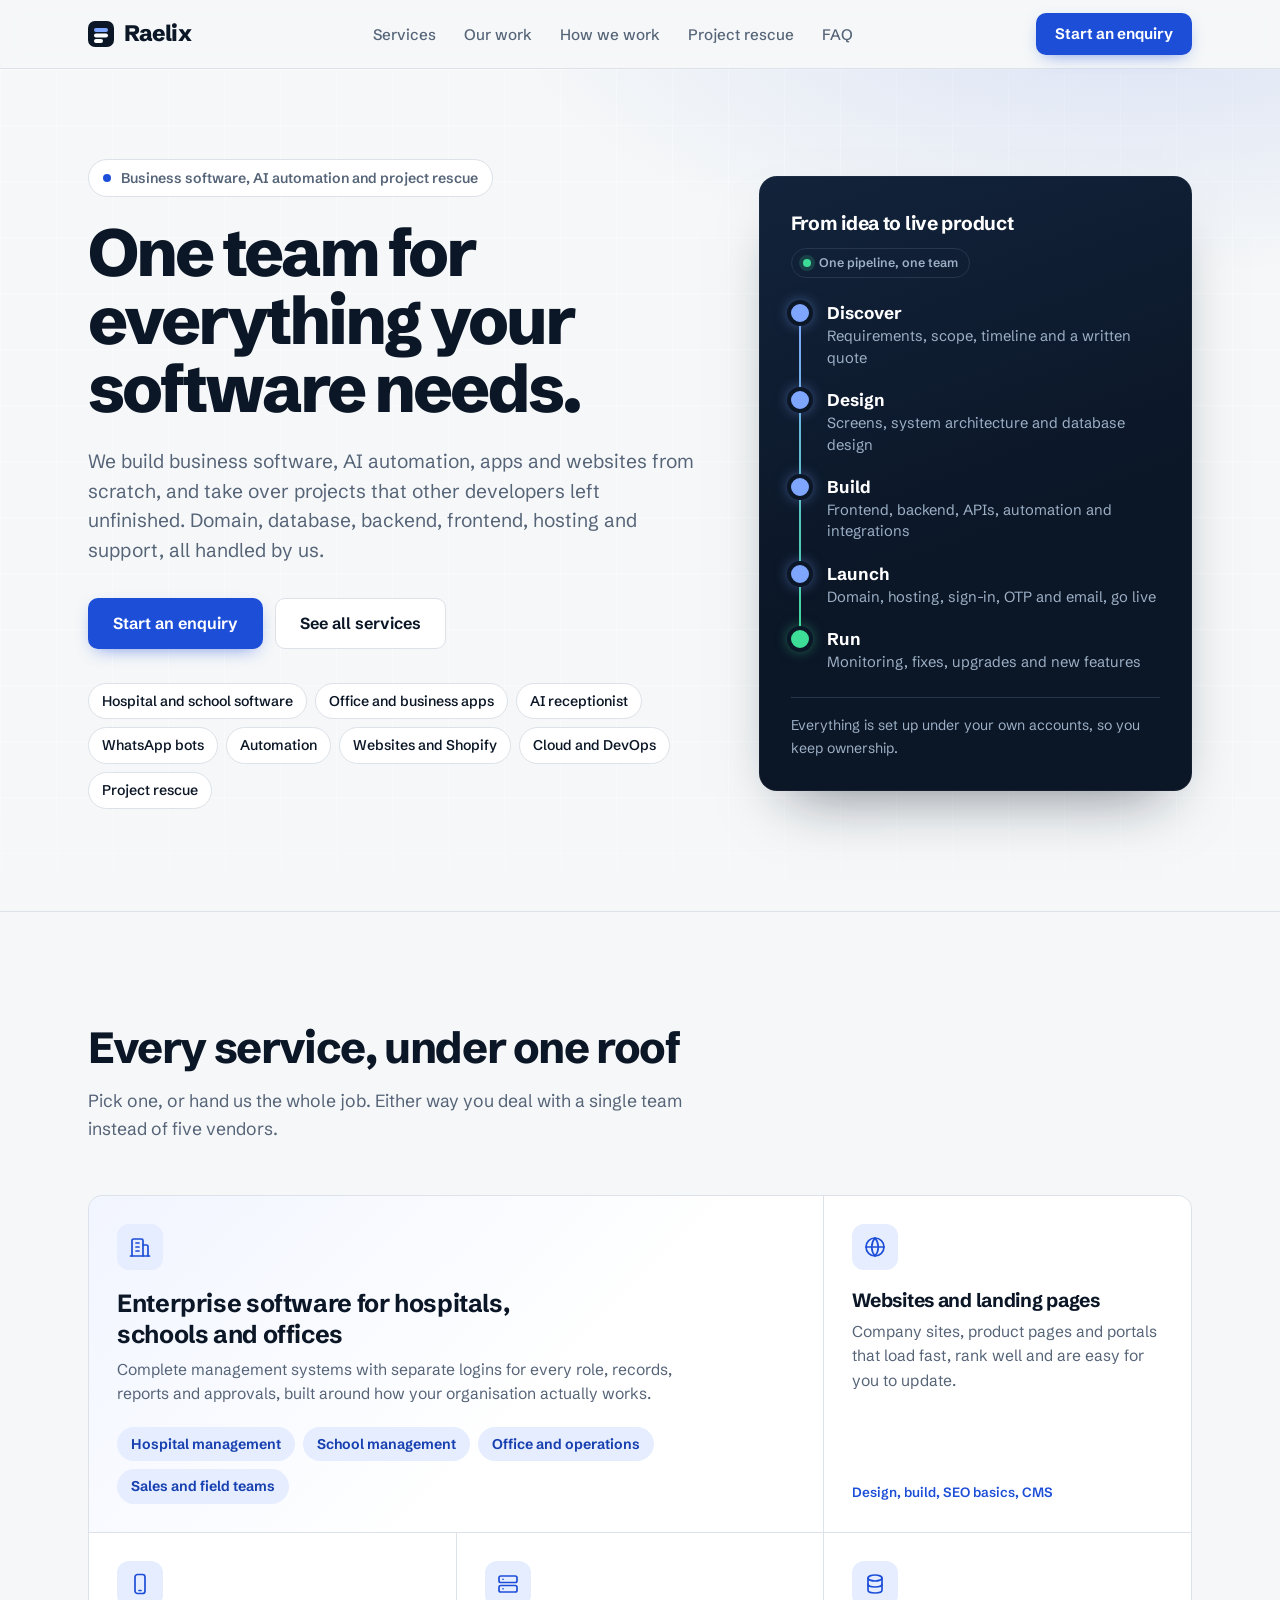
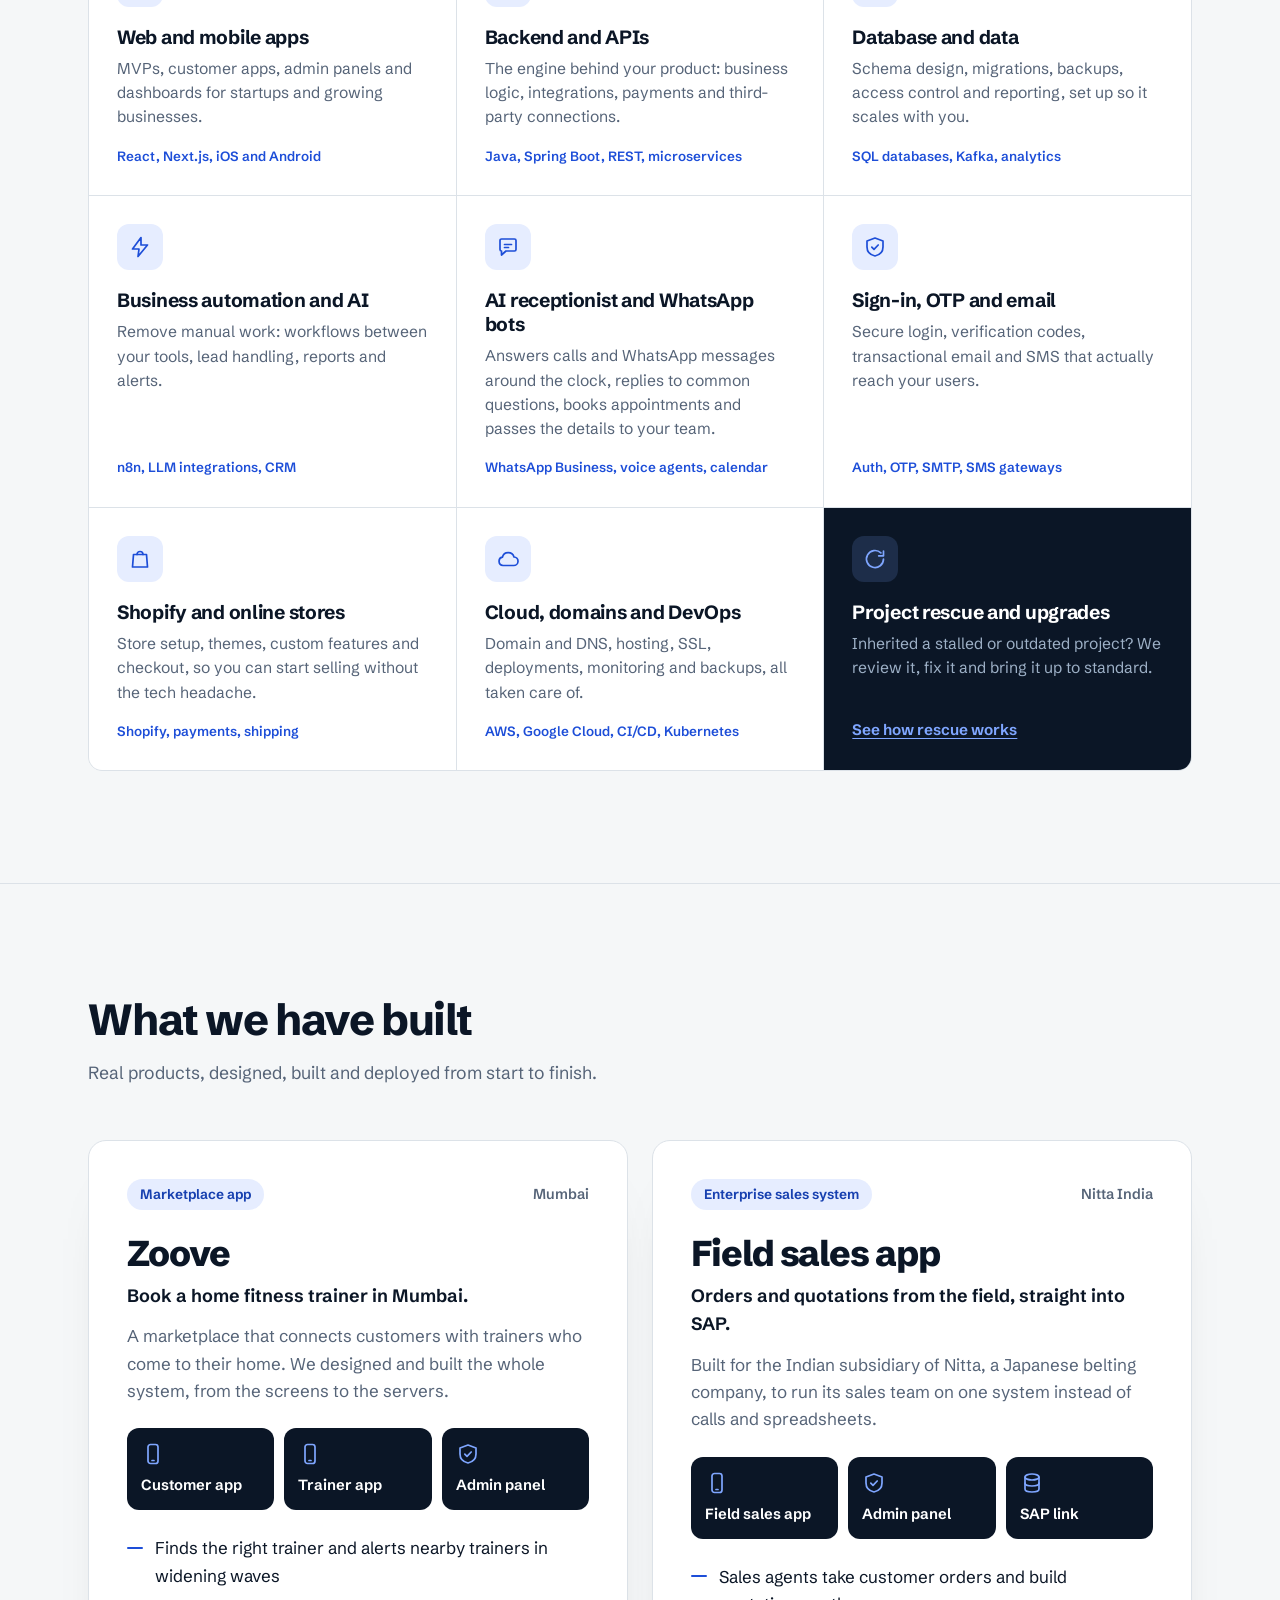
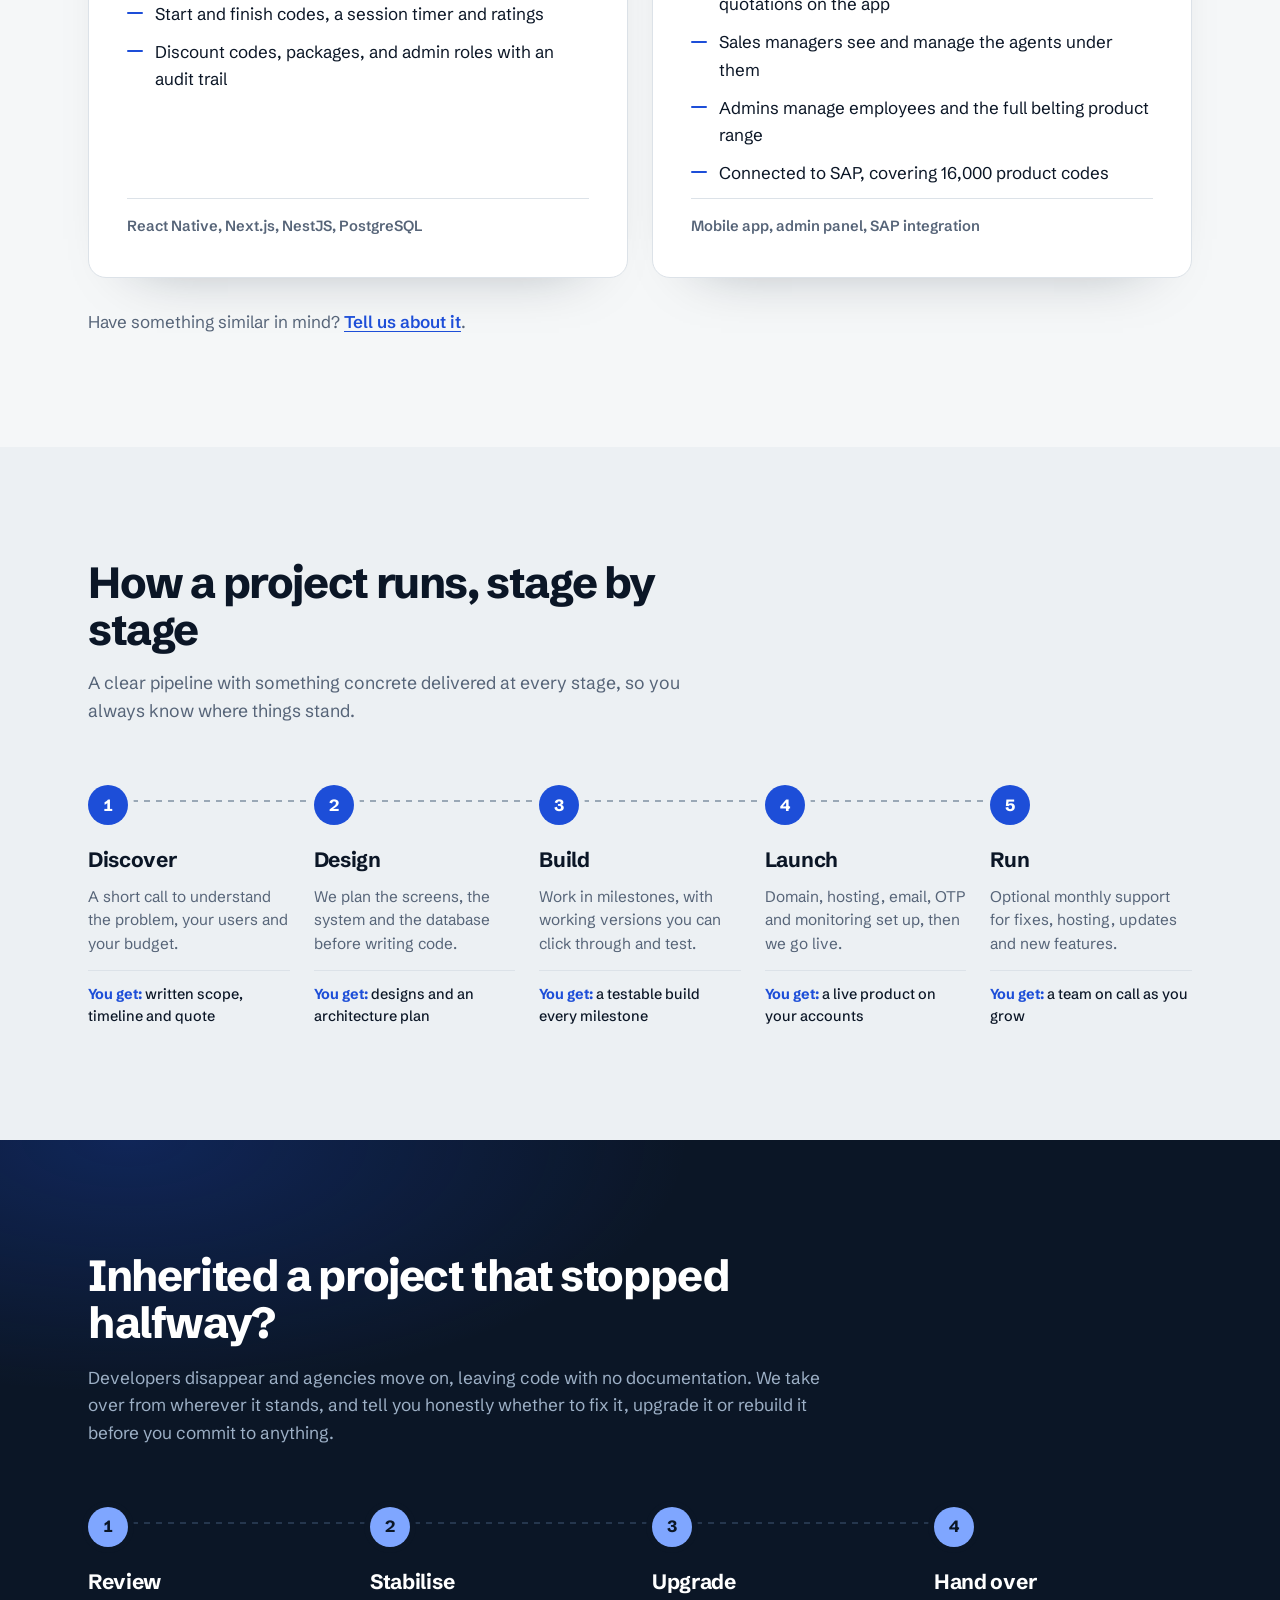
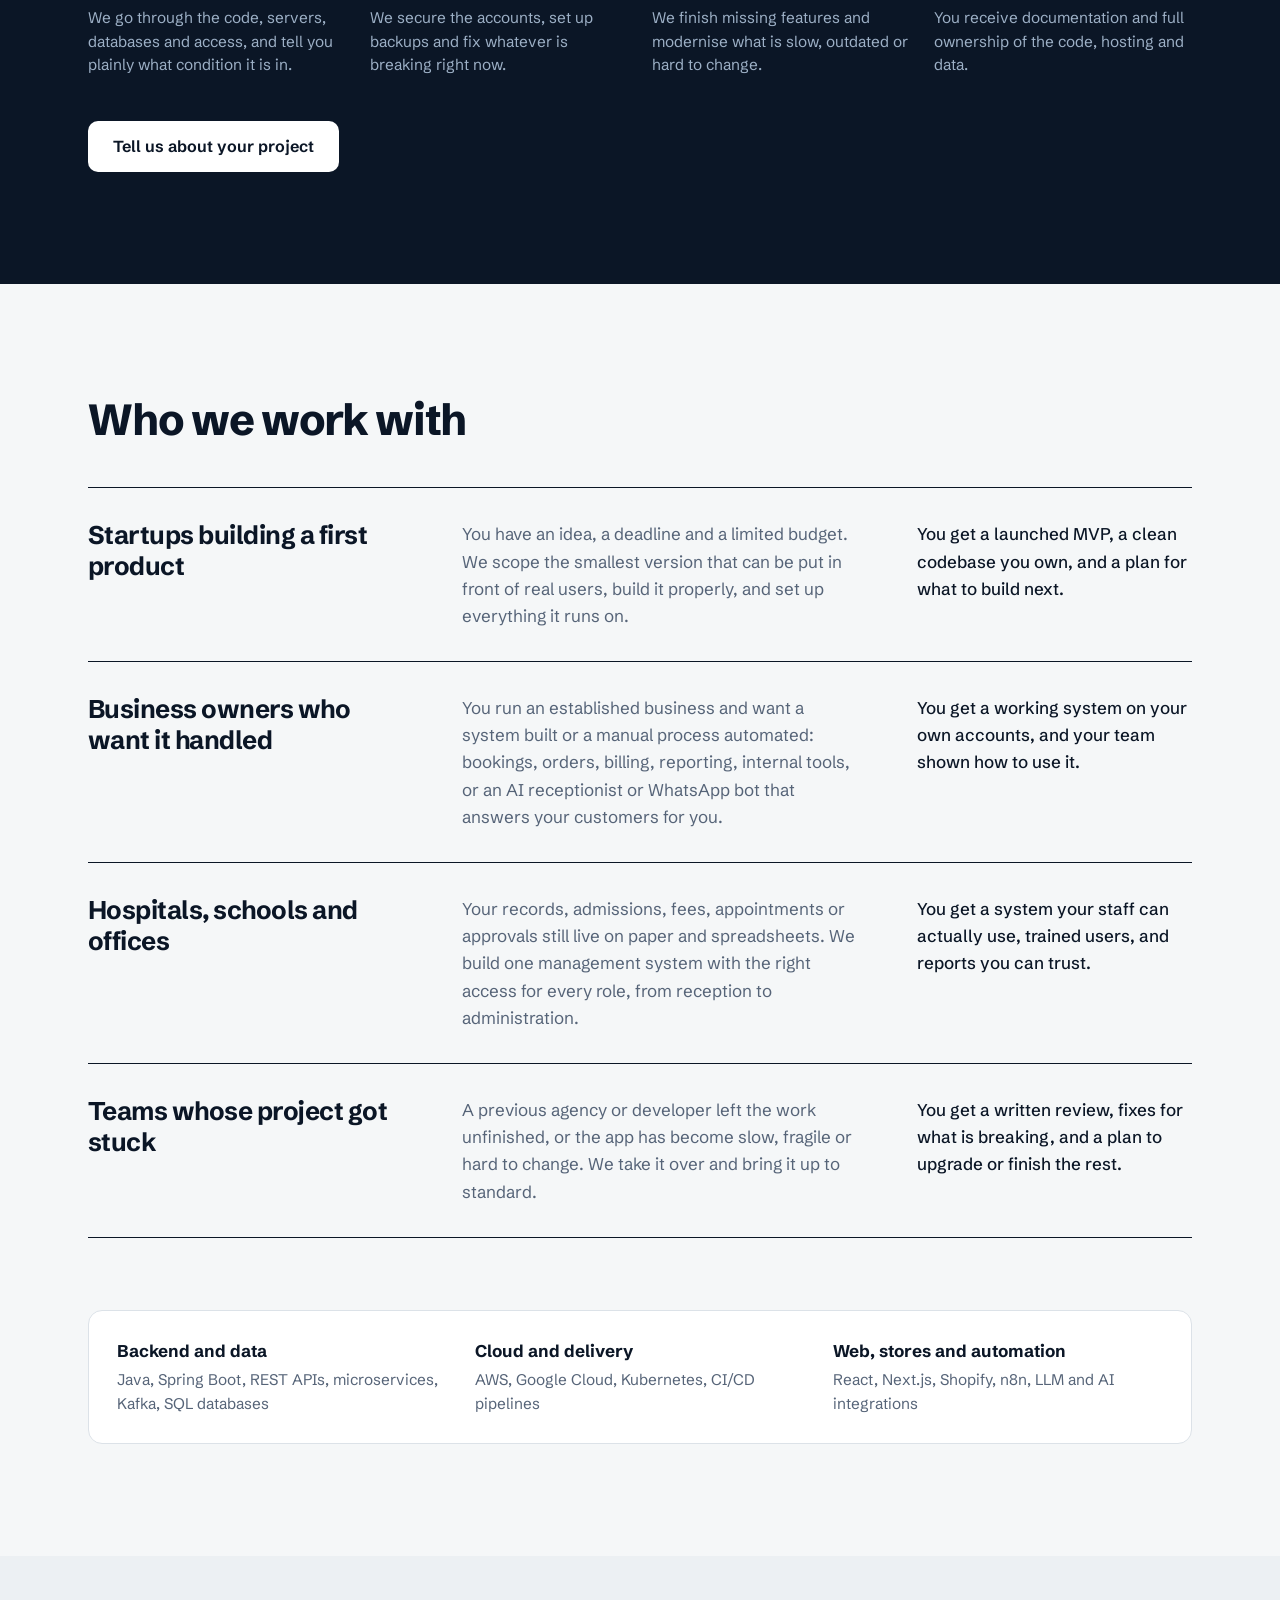
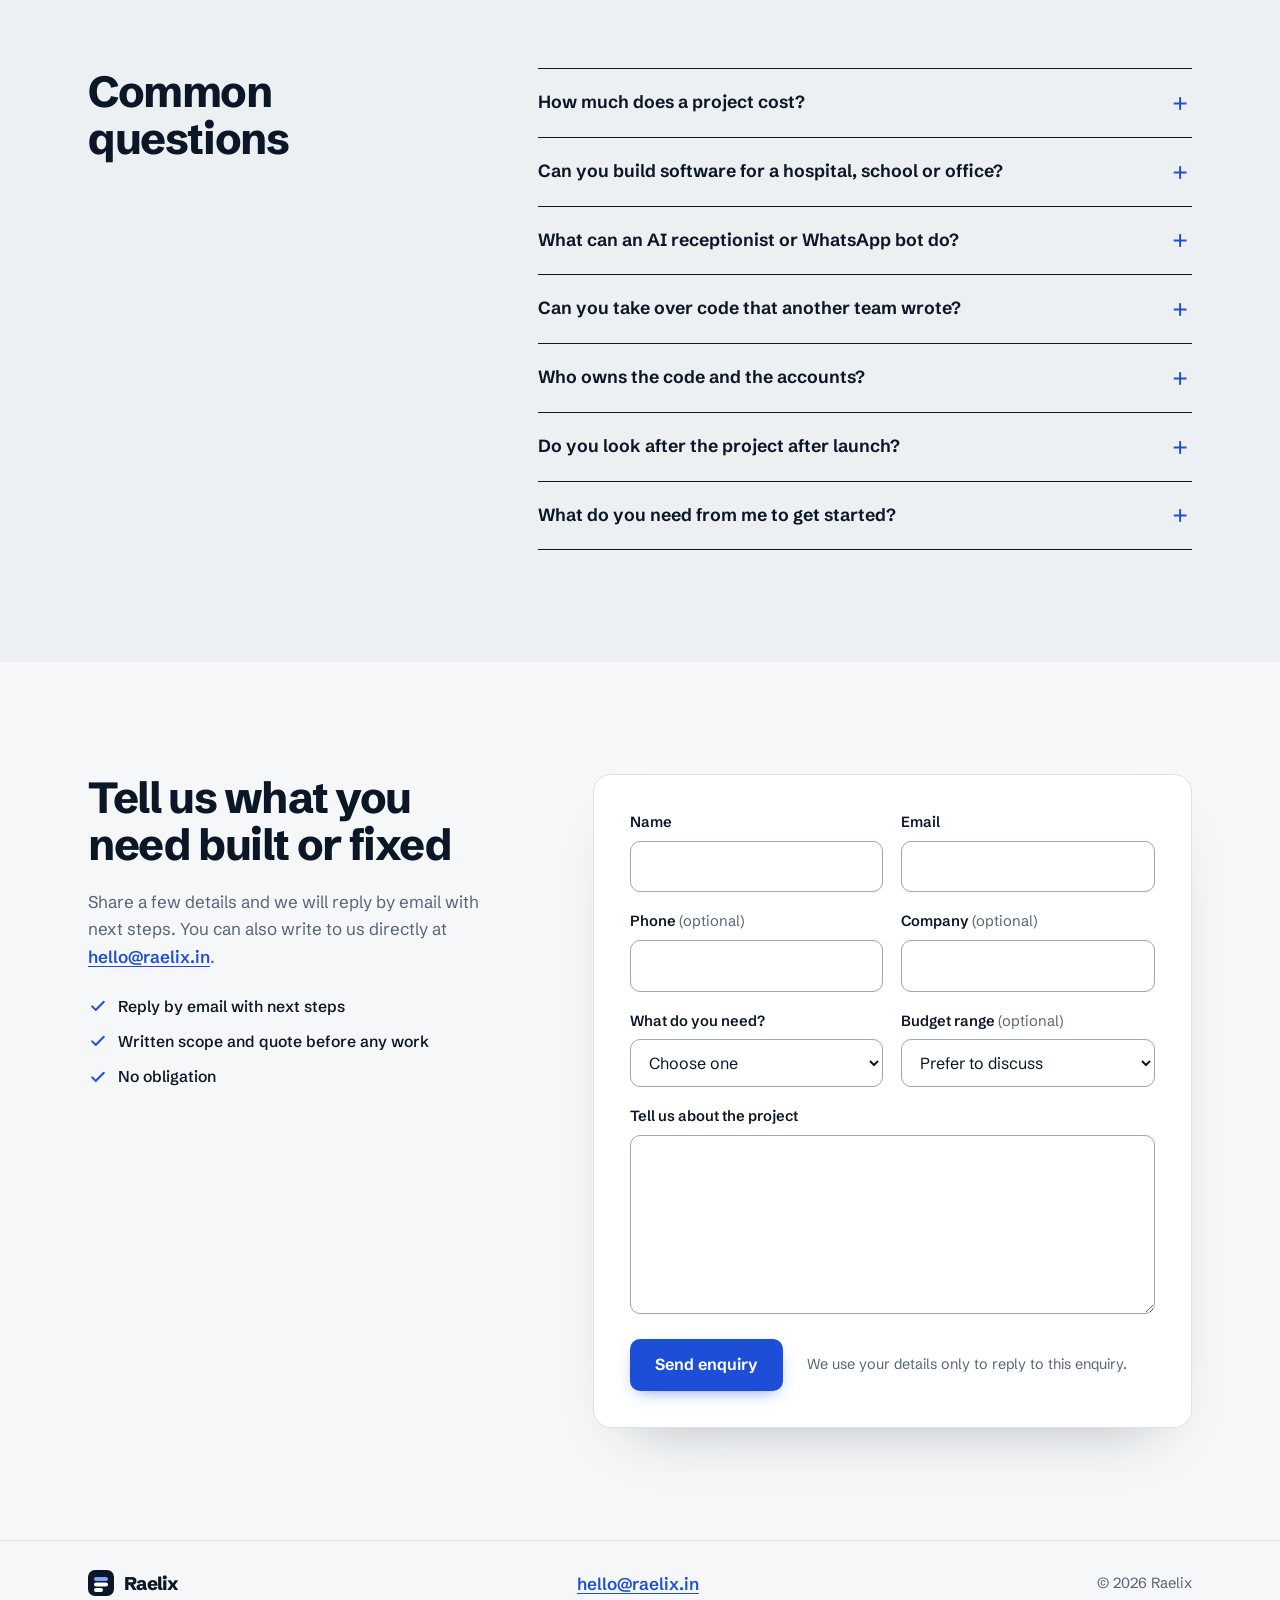
==== commit 546b49c9: "Add enterprise software, AI receptionist and WhatsApp bot services, and Our work section Co-Authored" ====
--- a/index.html
+++ b/index.html
@@ -4,7 +4,7 @@
 <meta charset="utf-8">
 <meta name="viewport" content="width=device-width, initial-scale=1">
 <title>Raelix: software development, automation and project rescue</title>
-<meta name="description" content="Raelix builds websites, apps, backends, automations and Shopify stores, and takes over stalled projects. Domain, database, hosting and support from one team.">
+<meta name="description" content="Raelix builds hospital, school and office software, AI receptionists, WhatsApp bots, apps, websites and automations, and takes over stalled projects. One team, start to finish.">
 <link rel="canonical" href="https://raelix.in/">
 <meta name="theme-color" content="#0B1626">
 <meta property="og:type" content="website">
@@ -18,6 +18,7 @@
 <link rel="preconnect" href="https://fonts.gstatic.com" crossorigin>
 <link href="https://fonts.googleapis.com/css2?family=Schibsted+Grotesk:wght@400;500;600;700;800&display=swap" rel="stylesheet">
 <link rel="stylesheet" href="/styles.css">
+<link rel="stylesheet" href="/work.css">
 <script type="application/ld+json">
 {
   "@context": "https://schema.org",
@@ -42,6 +43,8 @@
     <symbol id="i-bag" viewBox="0 0 24 24"><path d="M5.5 7.5h13l1 12.5h-15z"/><path d="M9 7.5a3 3 0 0 1 6 0"/></symbol>
     <symbol id="i-cloud" viewBox="0 0 24 24"><path d="M7 18.5a4.2 4.2 0 0 1-.6-8.3A6 6 0 0 1 18 10a4.2 4.2 0 0 1-.5 8.5z"/></symbol>
     <symbol id="i-refresh" viewBox="0 0 24 24"><path d="M20.5 12a8.5 8.5 0 1 1-2.6-6.1"/><path d="M20.5 4v4.8h-4.8"/></symbol>
+    <symbol id="i-building" viewBox="0 0 24 24"><path d="M4 21V5.5A1.5 1.5 0 0 1 5.5 4h8A1.5 1.5 0 0 1 15 5.5V21"/><path d="M15 10h3.5A1.5 1.5 0 0 1 20 11.5V21"/><path d="M2.5 21h19"/><path d="M8 8h3M8 12h3M8 16h3"/></symbol>
+    <symbol id="i-chat" viewBox="0 0 24 24"><path d="M4 5.5A1.5 1.5 0 0 1 5.5 4h13A1.5 1.5 0 0 1 20 5.5v9a1.5 1.5 0 0 1-1.5 1.5H10l-4.5 4v-4h0A1.5 1.5 0 0 1 4 14.5z"/><path d="M8.5 9.5h7M8.5 12.5h4"/></symbol>
     <symbol id="i-check" viewBox="0 0 24 24"><path d="M5 12.5l4.2 4.2L19 7"/></symbol>
   </defs>
 </svg>
@@ -54,9 +57,9 @@
     <nav class="nav" aria-label="Main">
       <ul>
         <li><a href="#services">Services</a></li>
+        <li><a href="#work">Our work</a></li>
         <li><a href="#process">How we work</a></li>
         <li><a href="#rescue">Project rescue</a></li>
-        <li><a href="#who">Who we help</a></li>
         <li><a href="#faq">FAQ</a></li>
       </ul>
     </nav>
@@ -69,15 +72,15 @@
   <section class="hero" aria-labelledby="hero-title">
     <div class="wrap hero-grid">
       <div class="hero-copy">
-        <p class="pill"><span class="dot" aria-hidden="true"></span>Software development, automation and project rescue</p>
+        <p class="pill"><span class="dot" aria-hidden="true"></span>Business software, AI automation and project rescue</p>
         <h1 id="hero-title">One team for everything your software needs.</h1>
-        <p class="lead">We build websites, apps and automations from scratch, and take over projects that other developers left unfinished. Domain, database, backend, frontend, hosting and support, all handled by us.</p>
+        <p class="lead">We build business software, AI automation, apps and websites from scratch, and take over projects that other developers left unfinished. Domain, database, backend, frontend, hosting and support, all handled by us.</p>
         <div class="actions">
           <a class="btn btn-primary" href="#contact">Start an enquiry</a>
           <a class="btn btn-quiet" href="#services">See all services</a>
         </div>
         <ul class="chips" aria-label="What we build">
-          <li>Websites</li><li>Web and mobile apps</li><li>Backend and APIs</li><li>Automation and AI</li><li>Shopify stores</li><li>OTP and email</li><li>Cloud and DevOps</li><li>Project rescue</li>
+          <li>Hospital and school software</li><li>Office and business apps</li><li>AI receptionist</li><li>WhatsApp bots</li><li>Automation</li><li>Websites and Shopify</li><li>Cloud and DevOps</li><li>Project rescue</li>
         </ul>
       </div>
 
@@ -121,6 +124,12 @@
       </div>
 
       <ul class="svc-grid">
+        <li class="svc svc-wide">
+          <span class="ico"><svg aria-hidden="true"><use href="#i-building"/></svg></span>
+          <h3>Enterprise software for hospitals, schools and offices</h3>
+          <p>Complete management systems with separate logins for every role, records, reports and approvals, built around how your organisation actually works.</p>
+          <ul class="pills"><li>Hospital management</li><li>School management</li><li>Office and operations</li><li>Sales and field teams</li></ul>
+        </li>
         <li class="svc">
           <span class="ico"><svg aria-hidden="true"><use href="#i-globe"/></svg></span>
           <h3>Websites and landing pages</h3>
@@ -147,9 +156,15 @@
         </li>
         <li class="svc">
           <span class="ico"><svg aria-hidden="true"><use href="#i-bolt"/></svg></span>
-          <h3>Automation and AI</h3>
-          <p>Remove manual work: workflows between your tools, lead handling, reports, alerts and AI assistants.</p>
-          <span class="tags">n8n, LLM integrations, chat and voice</span>
+          <h3>Business automation and AI</h3>
+          <p>Remove manual work: workflows between your tools, lead handling, reports and alerts.</p>
+          <span class="tags">n8n, LLM integrations, CRM</span>
+        </li>
+        <li class="svc">
+          <span class="ico"><svg aria-hidden="true"><use href="#i-chat"/></svg></span>
+          <h3>AI receptionist and WhatsApp bots</h3>
+          <p>Answers calls and WhatsApp messages around the clock, replies to common questions, books appointments and passes the details to your team.</p>
+          <span class="tags">WhatsApp Business, voice agents, calendar</span>
         </li>
         <li class="svc">
           <span class="ico"><svg aria-hidden="true"><use href="#i-shield"/></svg></span>
@@ -179,6 +194,56 @@
     </div>
   </section>
 
+  <section class="section work" id="work" aria-labelledby="work-title">
+    <div class="wrap">
+      <div class="section-head">
+        <h2 class="section-title" id="work-title">What we have built</h2>
+        <p class="section-sub">Real products, designed, built and deployed from start to finish.</p>
+      </div>
+
+      <div class="cases">
+        <article class="case">
+          <div class="case-top"><span class="case-tag">Marketplace app</span><span class="case-where">Mumbai</span></div>
+          <h3>Zoove</h3>
+          <p class="case-lead">Book a home fitness trainer in Mumbai.</p>
+          <p>A marketplace that connects customers with trainers who come to their home. We designed and built the whole system, from the screens to the servers.</p>
+          <ul class="parts">
+            <li><svg aria-hidden="true"><use href="#i-phone"/></svg>Customer app</li>
+            <li><svg aria-hidden="true"><use href="#i-phone"/></svg>Trainer app</li>
+            <li><svg aria-hidden="true"><use href="#i-shield"/></svg>Admin panel</li>
+          </ul>
+          <ul class="case-points">
+            <li>Finds the right trainer and alerts nearby trainers in widening waves</li>
+            <li>Start and finish codes, a session timer and ratings</li>
+            <li>Discount codes, packages, and admin roles with an audit trail</li>
+          </ul>
+          <p class="case-stack">React Native, Next.js, NestJS, PostgreSQL</p>
+        </article>
+
+        <article class="case">
+          <div class="case-top"><span class="case-tag">Enterprise sales system</span><span class="case-where">Nitta India</span></div>
+          <h3>Field sales app</h3>
+          <p class="case-lead">Orders and quotations from the field, straight into SAP.</p>
+          <p>Built for the Indian subsidiary of Nitta, a Japanese belting company, to run its sales team on one system instead of calls and spreadsheets.</p>
+          <ul class="parts">
+            <li><svg aria-hidden="true"><use href="#i-phone"/></svg>Field sales app</li>
+            <li><svg aria-hidden="true"><use href="#i-shield"/></svg>Admin panel</li>
+            <li><svg aria-hidden="true"><use href="#i-db"/></svg>SAP link</li>
+          </ul>
+          <ul class="case-points">
+            <li>Sales agents take customer orders and build quotations on the app</li>
+            <li>Sales managers see and manage the agents under them</li>
+            <li>Admins manage employees and the full belting product range</li>
+            <li>Connected to SAP, covering 16,000 product codes</li>
+          </ul>
+          <p class="case-stack">Mobile app, admin panel, SAP integration</p>
+        </article>
+      </div>
+
+      <p class="work-cta">Have something similar in mind? <a class="text-link" href="#contact">Tell us about it</a>.</p>
+    </div>
+  </section>
+
   <section class="section section-tint" id="process" aria-labelledby="process-title">
     <div class="wrap">
       <div class="section-head">
@@ -268,8 +333,13 @@
         </article>
         <article class="audience-row">
           <h3>Business owners who want it handled</h3>
-          <p>You run an established business and want a system built or a manual process automated: bookings, orders, billing, reporting, customer messaging, internal tools.</p>
+          <p>You run an established business and want a system built or a manual process automated: bookings, orders, billing, reporting, internal tools, or an AI receptionist or WhatsApp bot that answers your customers for you.</p>
           <p class="gets">You get a working system on your own accounts, and your team shown how to use it.</p>
+        </article>
+        <article class="audience-row">
+          <h3>Hospitals, schools and offices</h3>
+          <p>Your records, admissions, fees, appointments or approvals still live on paper and spreadsheets. We build one management system with the right access for every role, from reception to administration.</p>
+          <p class="gets">You get a system your staff can actually use, trained users, and reports you can trust.</p>
         </article>
         <article class="audience-row">
           <h3>Teams whose project got stuck</h3>
@@ -293,6 +363,14 @@
         <details>
           <summary>How much does a project cost?</summary>
           <p>It depends on scope. After a short conversation we send a written scope and quote. If you have a fixed budget, tell us up front and we will scope the work to fit it.</p>
+        </details>
+        <details>
+          <summary>Can you build software for a hospital, school or office?</summary>
+          <p>Yes. We build management systems with separate logins for each role, such as reception, staff, managers and admins, plus records, reports and approvals. We plan access control and data safety from the start.</p>
+        </details>
+        <details>
+          <summary>What can an AI receptionist or WhatsApp bot do?</summary>
+          <p>It answers calls or WhatsApp messages at any hour, replies to common questions, books appointments, collects customer details and passes them to your team. We connect it to your calendar or CRM.</p>
         </details>
         <details>
           <summary>Can you take over code that another team wrote?</summary>
@@ -353,7 +431,9 @@
             <select id="f-need" name="need" required>
               <option value="" selected disabled>Choose one</option>
               <option>A new product or MVP</option>
+              <option>Hospital, school or office software</option>
               <option>A business system or app</option>
+              <option>AI receptionist or WhatsApp bot</option>
               <option>Automation or AI</option>
               <option>A website or Shopify store</option>
               <option>Take over or upgrade an existing project</option>
--- a/work.css
+++ b/work.css
@@ -0,0 +1,61 @@
+/* Enterprise tile, pills and "Our work" cases */
+.svc-wide {
+  grid-column: span 2;
+  background: linear-gradient(135deg, #F1F5FF, #FFFFFF 62%);
+}
+.svc-wide:hover { background: linear-gradient(135deg, #EAF0FF, #FFFFFF 62%); }
+.svc-wide h3 { font-size: 1.55rem; max-width: 19em; }
+.svc-wide p { max-width: 38em; }
+.pills { margin-top: auto; padding-top: 20px; display: flex; flex-wrap: wrap; gap: 8px; }
+.pills li {
+  background: var(--cobalt-soft); color: var(--cobalt-deep);
+  border-radius: 999px; padding: 6px 14px; font-size: .88rem; font-weight: 650;
+}
+
+.work { border-top: 1px solid var(--rule); }
+.cases {
+  margin-top: clamp(32px, 5vw, 52px);
+  display: grid; grid-template-columns: repeat(2, minmax(0, 1fr)); gap: 24px;
+}
+.case {
+  background: var(--white); border: 1px solid var(--rule); border-radius: 18px;
+  padding: clamp(24px, 3vw, 38px); display: flex; flex-direction: column;
+  box-shadow: 0 30px 60px -48px rgba(11, 22, 38, .4);
+}
+.case-top { display: flex; align-items: center; justify-content: space-between; gap: 12px; }
+.case-tag {
+  font-size: .85rem; font-weight: 650; color: var(--cobalt-deep);
+  background: var(--cobalt-soft); border-radius: 999px; padding: 5px 13px;
+}
+.case-where { font-size: .9rem; font-weight: 600; color: var(--slate); }
+.case h3 {
+  margin-top: 24px; font-size: clamp(1.8rem, 2.8vw, 2.3rem);
+  font-weight: 800; letter-spacing: -0.03em; line-height: 1.1;
+}
+.case .case-lead { margin-top: 8px; font-weight: 650; font-size: 1.12rem; color: var(--ink); }
+.case > p { margin-top: 12px; color: var(--slate); }
+.parts { margin-top: 24px; display: grid; grid-template-columns: repeat(3, minmax(0, 1fr)); gap: 10px; }
+.parts li {
+  background: var(--navy); color: #fff; border-radius: 12px; padding: 14px 14px 16px;
+  display: flex; flex-direction: column; gap: 10px; font-weight: 650; font-size: .92rem; line-height: 1.25;
+}
+.parts svg { width: 24px; height: 24px; fill: none; stroke: var(--sky); stroke-width: 1.7; stroke-linecap: round; stroke-linejoin: round; }
+.case-points { margin-top: 24px; display: grid; gap: 11px; flex: 1; align-content: start; }
+.case-points li { position: relative; padding-left: 28px; }
+.case-points li::before {
+  content: ""; position: absolute; left: 0; top: .72em; width: 16px; height: 2px;
+  background: var(--cobalt); border-radius: 2px;
+}
+.case-stack {
+  margin-top: 26px; padding-top: 16px; border-top: 1px solid var(--rule);
+  font-size: .92rem; font-weight: 600; color: var(--slate);
+}
+.work-cta { margin-top: 30px; color: var(--slate); }
+
+@media (max-width: 1020px) {
+  .cases { grid-template-columns: minmax(0, 1fr); }
+}
+@media (max-width: 680px) {
+  .svc-wide { grid-column: auto; }
+  .parts li { padding: 12px 10px 14px; font-size: .86rem; }
+}
